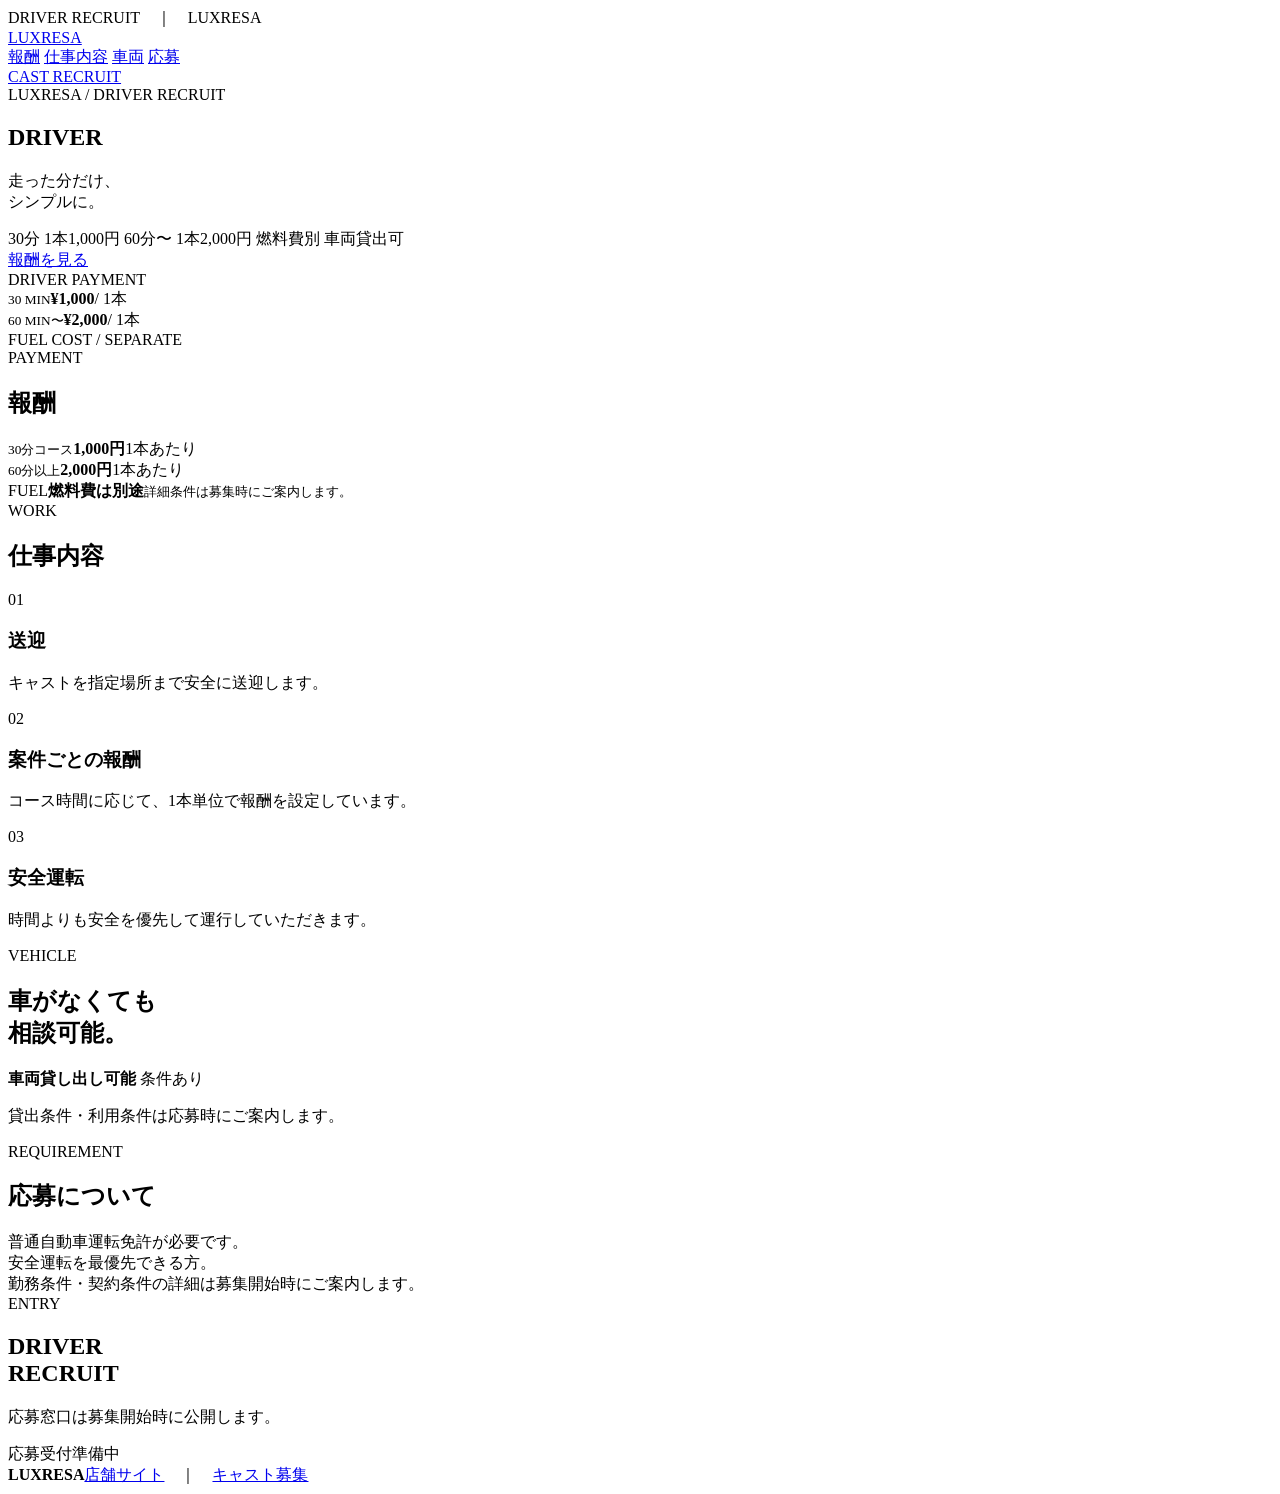
==== driver.html @ 067d5c1e "Add driver recruitment page" ====
<!doctype html>
<html lang="ja">
<head>
  <meta charset="utf-8">
  <meta name="viewport" content="width=device-width,initial-scale=1">
  <meta name="robots" content="noindex,nofollow,noarchive,nosnippet">
  <meta name="theme-color" content="#ffffff">
  <meta name="description" content="LUXRESA ドライバー募集。30分コース1本1,000円、60分以上1本2,000円。燃料費別、車両貸出可能（条件あり）。">
  <title>LUXRESA｜DRIVER RECRUIT</title>
  <link rel="stylesheet" href="driver.css">
</head>
<body>
  <div class="topbar">DRIVER RECRUIT　｜　LUXRESA</div>

  <header class="top">
    <div class="wrap nav">
      <a class="brand" href="index.html">LUXRESA</a>
      <nav>
        <a href="#pay">報酬</a>
        <a href="#work">仕事内容</a>
        <a href="#car">車両</a>
        <a href="#entry">応募</a>
      </nav>
      <a class="back" href="recruit.html">CAST RECRUIT</a>
    </div>
  </header>

  <main>
    <section class="hero">
      <div class="wrap heroGrid">
        <div class="heroCopy">
          <div class="eyebrow">LUXRESA / DRIVER RECRUIT</div>
          <h1>DRIVER</h1>
          <p class="catch">走った分だけ、<br>シンプルに。</p>
          <div class="chips">
            <span>30分 1本1,000円</span>
            <span>60分〜 1本2,000円</span>
            <span>燃料費別</span>
            <span>車両貸出可</span>
          </div>
          <a class="cta" href="#pay">報酬を見る</a>
        </div>

        <div class="heroPanel">
          <div class="panelLabel">DRIVER PAYMENT</div>
          <div class="payLine"><small>30 MIN</small><strong>¥1,000</strong><span>/ 1本</span></div>
          <div class="divider"></div>
          <div class="payLine main"><small>60 MIN〜</small><strong>¥2,000</strong><span>/ 1本</span></div>
          <div class="panelNote">FUEL COST / SEPARATE</div>
        </div>
      </div>
    </section>

    <section id="pay" class="paySection">
      <div class="wrap">
        <div class="sectionHead"><div class="eyebrow">PAYMENT</div><h2>報酬</h2></div>
        <div class="payCards">
          <article><small>30分コース</small><strong>1,000円</strong><span>1本あたり</span></article>
          <article class="featured"><small>60分以上</small><strong>2,000円</strong><span>1本あたり</span></article>
        </div>
        <div class="fuelCard"><span>FUEL</span><b>燃料費は別途</b><small>詳細条件は募集時にご案内します。</small></div>
      </div>
    </section>

    <section id="work" class="workSection">
      <div class="wrap">
        <div class="sectionHead"><div class="eyebrow">WORK</div><h2>仕事内容</h2></div>
        <div class="workGrid">
          <article><span>01</span><h3>送迎</h3><p>キャストを指定場所まで安全に送迎します。</p></article>
          <article><span>02</span><h3>案件ごとの報酬</h3><p>コース時間に応じて、1本単位で報酬を設定しています。</p></article>
          <article><span>03</span><h3>安全運転</h3><p>時間よりも安全を優先して運行していただきます。</p></article>
        </div>
      </div>
    </section>

    <section id="car" class="carSection">
      <div class="wrap carCard">
        <div><div class="eyebrow">VEHICLE</div><h2>車がなくても<br>相談可能。</h2></div>
        <div class="carInfo">
          <b>車両貸し出し可能</b>
          <span>条件あり</span>
          <p>貸出条件・利用条件は応募時にご案内します。</p>
        </div>
      </div>
    </section>

    <section class="requirements">
      <div class="wrap reqGrid">
        <div><div class="eyebrow">REQUIREMENT</div><h2>応募について</h2></div>
        <div class="reqList">
          <div>普通自動車運転免許が必要です。</div>
          <div>安全運転を最優先できる方。</div>
          <div>勤務条件・契約条件の詳細は募集開始時にご案内します。</div>
        </div>
      </div>
    </section>

    <section id="entry" class="entrySection">
      <div class="wrap entryCard">
        <div class="eyebrow">ENTRY</div>
        <h2>DRIVER<br>RECRUIT</h2>
        <p>応募窓口は募集開始時に公開します。</p>
        <span>応募受付準備中</span>
      </div>
    </section>
  </main>

  <footer><div class="wrap"><b>LUXRESA</b><span><a href="index.html">店舗サイト</a>　｜　<a href="recruit.html">キャスト募集</a></span></div></footer>
</body>
</html>
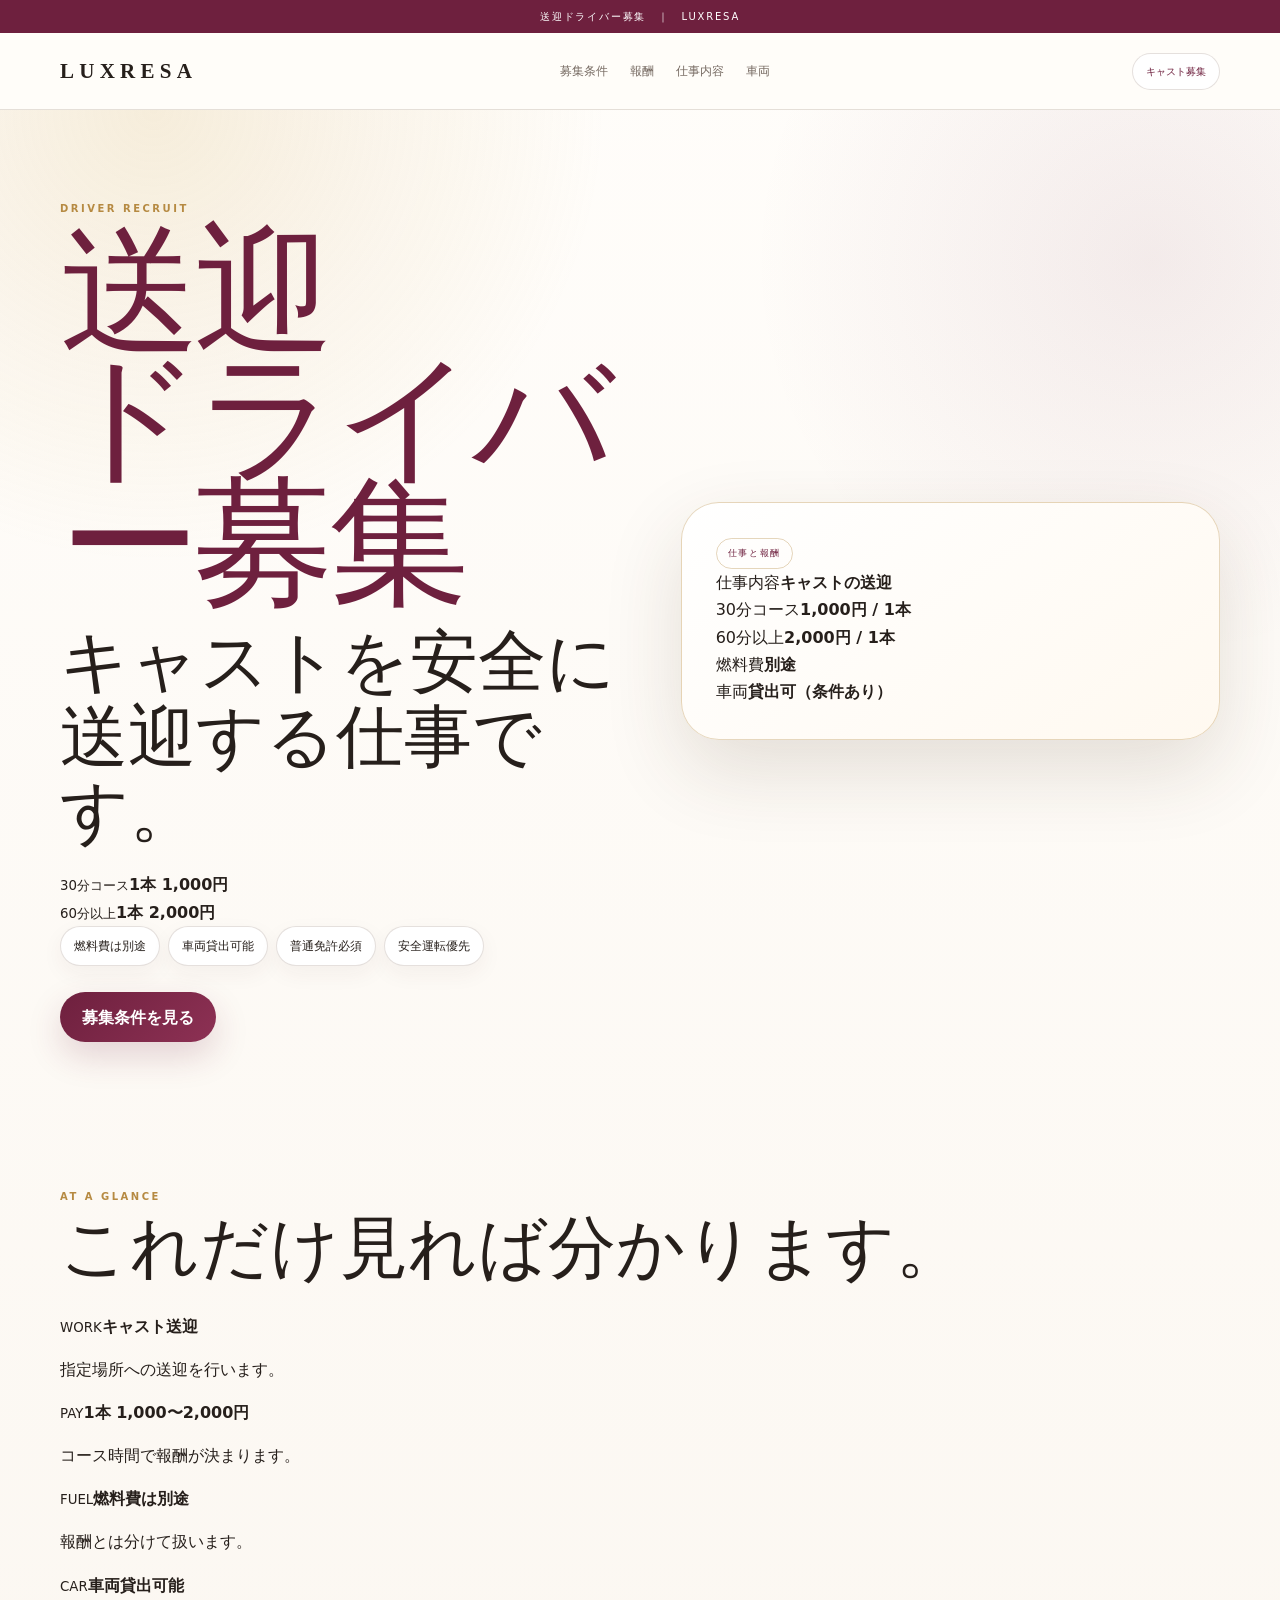
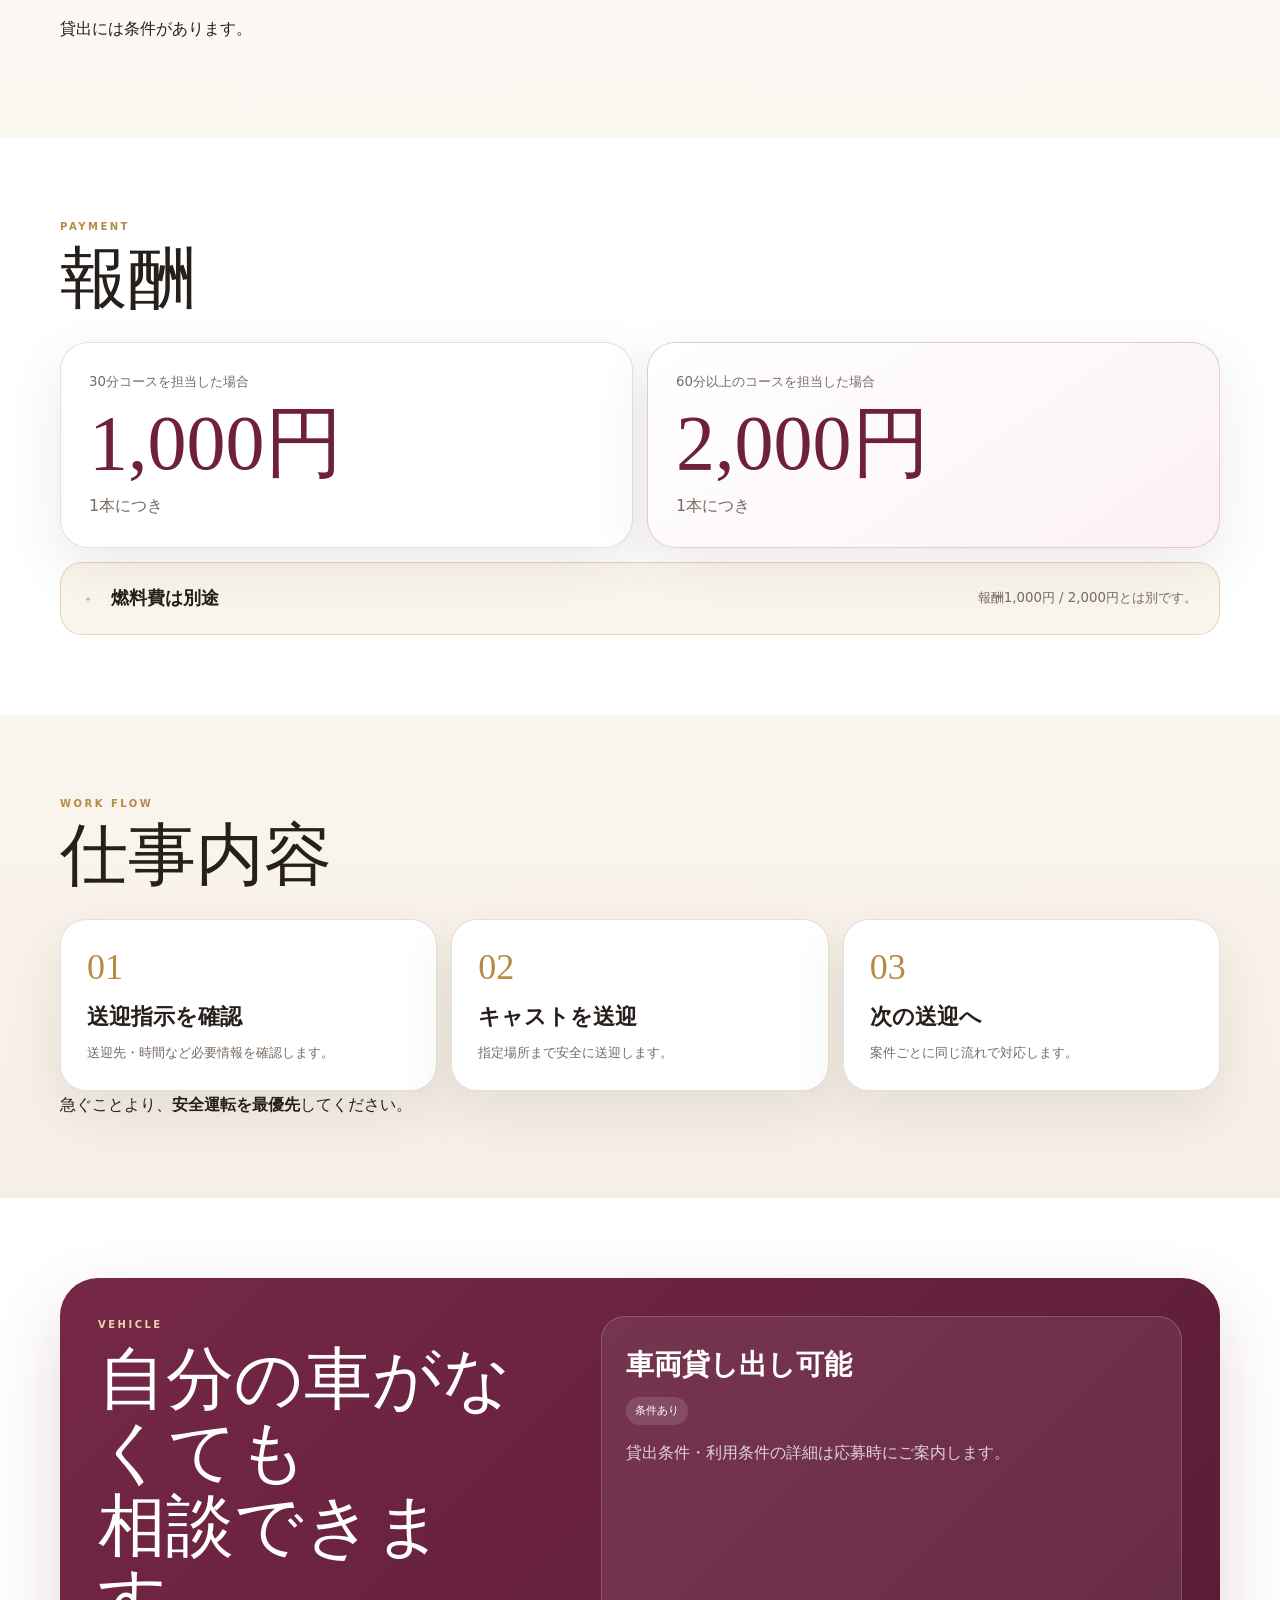
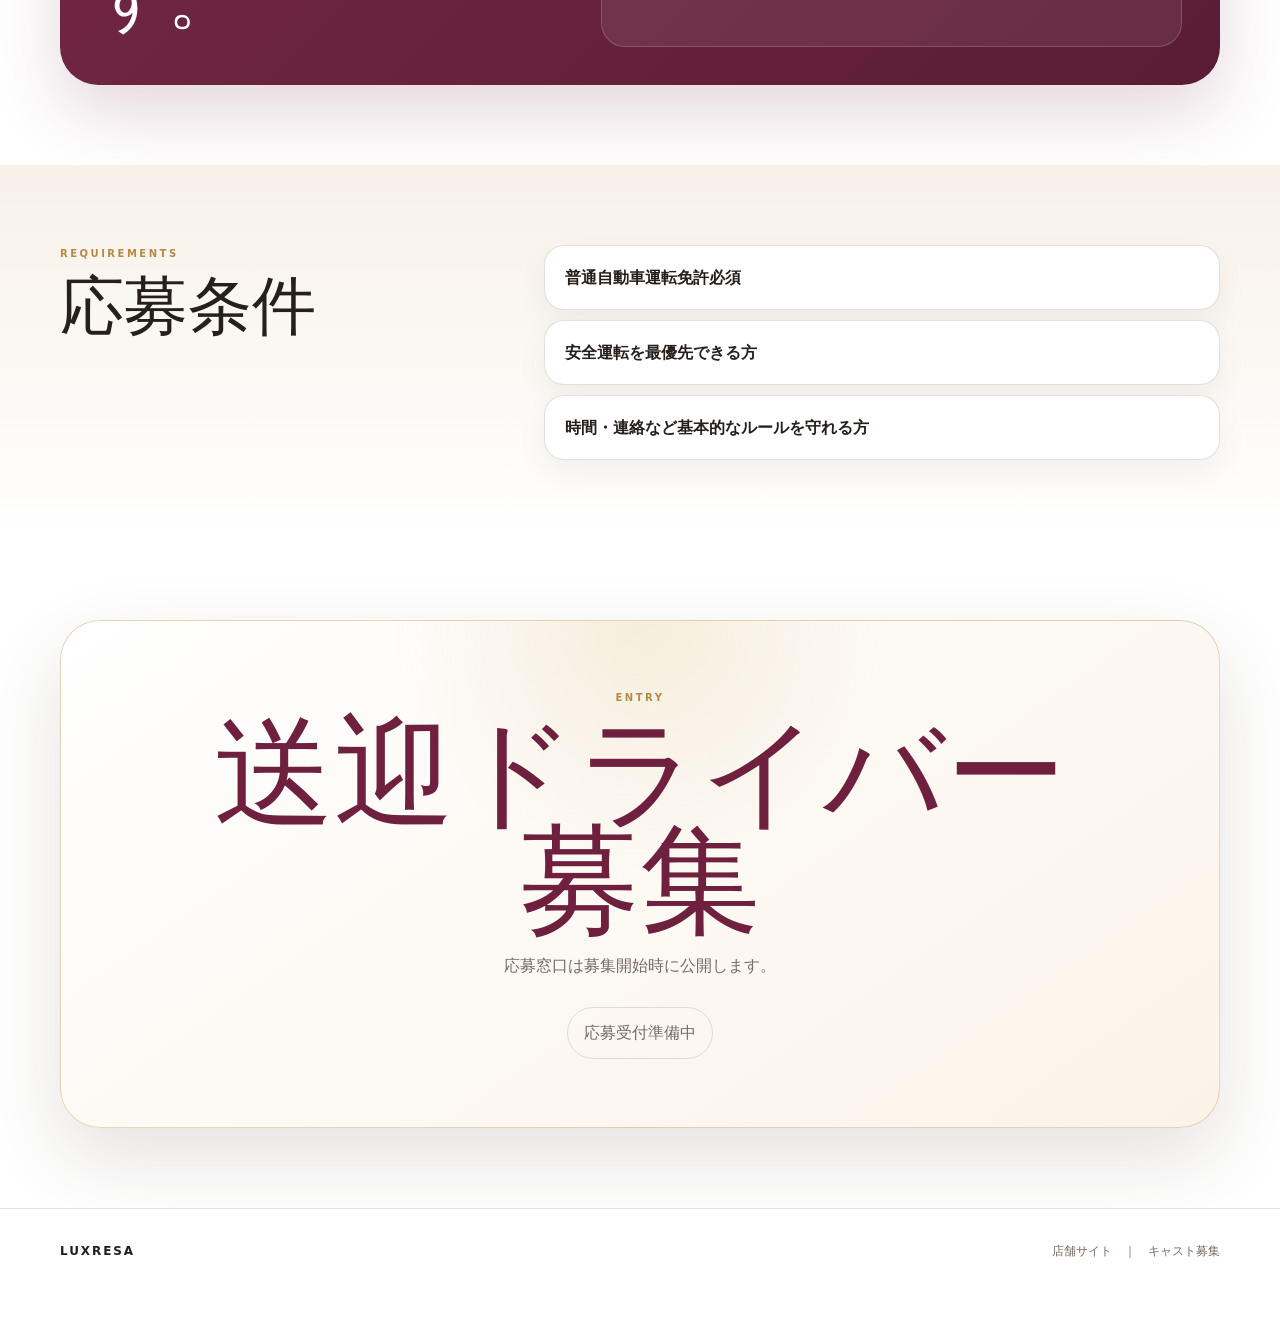
==== commit d374ce27: "Simplify and clarify driver recruit page" ====
--- a/driver.html
+++ b/driver.html
@@ -4,24 +4,24 @@
   <meta charset="utf-8">
   <meta name="viewport" content="width=device-width,initial-scale=1">
   <meta name="robots" content="noindex,nofollow,noarchive,nosnippet">
-  <meta name="theme-color" content="#ffffff">
-  <meta name="description" content="LUXRESA ドライバー募集。30分コース1本1,000円、60分以上1本2,000円。燃料費別、車両貸出可能（条件あり）。">
-  <title>LUXRESA｜DRIVER RECRUIT</title>
+  <meta name="theme-color" content="#fffdf9">
+  <meta name="description" content="LUXRESA 送迎ドライバー募集。30分コース1本1,000円、60分以上1本2,000円。燃料費別途、車両貸出可能（条件あり）。">
+  <title>LUXRESA｜送迎ドライバー募集</title>
   <link rel="stylesheet" href="driver.css">
 </head>
 <body>
-  <div class="topbar">DRIVER RECRUIT　｜　LUXRESA</div>
+  <div class="topbar">送迎ドライバー募集　｜　LUXRESA</div>
 
   <header class="top">
     <div class="wrap nav">
       <a class="brand" href="index.html">LUXRESA</a>
       <nav>
+        <a href="#summary">募集条件</a>
         <a href="#pay">報酬</a>
         <a href="#work">仕事内容</a>
         <a href="#car">車両</a>
-        <a href="#entry">応募</a>
       </nav>
-      <a class="back" href="recruit.html">CAST RECRUIT</a>
+      <a class="back" href="recruit.html">キャスト募集</a>
     </div>
   </header>
 
@@ -29,24 +29,41 @@
     <section class="hero">
       <div class="wrap heroGrid">
         <div class="heroCopy">
-          <div class="eyebrow">LUXRESA / DRIVER RECRUIT</div>
-          <h1>DRIVER</h1>
-          <p class="catch">走った分だけ、<br>シンプルに。</p>
+          <div class="eyebrow">DRIVER RECRUIT</div>
+          <h1>送迎<br>ドライバー募集</h1>
+          <p class="catch">キャストを安全に送迎する仕事です。</p>
+          <div class="heroPay">
+            <div><small>30分コース</small><strong>1本 1,000円</strong></div>
+            <div class="main"><small>60分以上</small><strong>1本 2,000円</strong></div>
+          </div>
           <div class="chips">
-            <span>30分 1本1,000円</span>
-            <span>60分〜 1本2,000円</span>
-            <span>燃料費別</span>
-            <span>車両貸出可</span>
+            <span>燃料費は別途</span>
+            <span>車両貸出可能</span>
+            <span>普通免許必須</span>
+            <span>安全運転優先</span>
           </div>
-          <a class="cta" href="#pay">報酬を見る</a>
+          <a class="cta" href="#summary">募集条件を見る</a>
         </div>
 
         <div class="heroPanel">
-          <div class="panelLabel">DRIVER PAYMENT</div>
-          <div class="payLine"><small>30 MIN</small><strong>¥1,000</strong><span>/ 1本</span></div>
-          <div class="divider"></div>
-          <div class="payLine main"><small>60 MIN〜</small><strong>¥2,000</strong><span>/ 1本</span></div>
-          <div class="panelNote">FUEL COST / SEPARATE</div>
+          <div class="panelLabel">仕事と報酬</div>
+          <div class="simpleRow"><span>仕事内容</span><b>キャストの送迎</b></div>
+          <div class="simpleRow"><span>30分コース</span><b>1,000円 / 1本</b></div>
+          <div class="simpleRow featured"><span>60分以上</span><b>2,000円 / 1本</b></div>
+          <div class="simpleRow"><span>燃料費</span><b>別途</b></div>
+          <div class="simpleRow"><span>車両</span><b>貸出可（条件あり）</b></div>
+        </div>
+      </div>
+    </section>
+
+    <section id="summary" class="summarySection">
+      <div class="wrap">
+        <div class="sectionHead"><div class="eyebrow">AT A GLANCE</div><h2>これだけ見れば分かります。</h2></div>
+        <div class="summaryGrid">
+          <article><small>WORK</small><b>キャスト送迎</b><p>指定場所への送迎を行います。</p></article>
+          <article><small>PAY</small><b>1本 1,000〜2,000円</b><p>コース時間で報酬が決まります。</p></article>
+          <article><small>FUEL</small><b>燃料費は別途</b><p>報酬とは分けて扱います。</p></article>
+          <article><small>CAR</small><b>車両貸出可能</b><p>貸出には条件があります。</p></article>
         </div>
       </div>
     </section>
@@ -55,42 +72,51 @@
       <div class="wrap">
         <div class="sectionHead"><div class="eyebrow">PAYMENT</div><h2>報酬</h2></div>
         <div class="payCards">
-          <article><small>30分コース</small><strong>1,000円</strong><span>1本あたり</span></article>
-          <article class="featured"><small>60分以上</small><strong>2,000円</strong><span>1本あたり</span></article>
+          <article>
+            <small>30分コースを担当した場合</small>
+            <strong>1,000円</strong>
+            <span>1本につき</span>
+          </article>
+          <article class="featured">
+            <small>60分以上のコースを担当した場合</small>
+            <strong>2,000円</strong>
+            <span>1本につき</span>
+          </article>
         </div>
-        <div class="fuelCard"><span>FUEL</span><b>燃料費は別途</b><small>詳細条件は募集時にご案内します。</small></div>
+        <div class="fuelCard"><span>＋</span><b>燃料費は別途</b><small>報酬1,000円 / 2,000円とは別です。</small></div>
       </div>
     </section>
 
     <section id="work" class="workSection">
       <div class="wrap">
-        <div class="sectionHead"><div class="eyebrow">WORK</div><h2>仕事内容</h2></div>
+        <div class="sectionHead"><div class="eyebrow">WORK FLOW</div><h2>仕事内容</h2></div>
         <div class="workGrid">
-          <article><span>01</span><h3>送迎</h3><p>キャストを指定場所まで安全に送迎します。</p></article>
-          <article><span>02</span><h3>案件ごとの報酬</h3><p>コース時間に応じて、1本単位で報酬を設定しています。</p></article>
-          <article><span>03</span><h3>安全運転</h3><p>時間よりも安全を優先して運行していただきます。</p></article>
+          <article><span>01</span><h3>送迎指示を確認</h3><p>送迎先・時間など必要情報を確認します。</p></article>
+          <article><span>02</span><h3>キャストを送迎</h3><p>指定場所まで安全に送迎します。</p></article>
+          <article><span>03</span><h3>次の送迎へ</h3><p>案件ごとに同じ流れで対応します。</p></article>
         </div>
+        <div class="important">急ぐことより、<b>安全運転を最優先</b>してください。</div>
       </div>
     </section>
 
     <section id="car" class="carSection">
       <div class="wrap carCard">
-        <div><div class="eyebrow">VEHICLE</div><h2>車がなくても<br>相談可能。</h2></div>
+        <div><div class="eyebrow">VEHICLE</div><h2>自分の車がなくても<br>相談できます。</h2></div>
         <div class="carInfo">
           <b>車両貸し出し可能</b>
           <span>条件あり</span>
-          <p>貸出条件・利用条件は応募時にご案内します。</p>
+          <p>貸出条件・利用条件の詳細は応募時にご案内します。</p>
         </div>
       </div>
     </section>
 
     <section class="requirements">
       <div class="wrap reqGrid">
-        <div><div class="eyebrow">REQUIREMENT</div><h2>応募について</h2></div>
+        <div><div class="eyebrow">REQUIREMENTS</div><h2>応募条件</h2></div>
         <div class="reqList">
-          <div>普通自動車運転免許が必要です。</div>
-          <div>安全運転を最優先できる方。</div>
-          <div>勤務条件・契約条件の詳細は募集開始時にご案内します。</div>
+          <div><b>普通自動車運転免許</b><span>必須</span></div>
+          <div><b>安全運転を最優先できる方</b></div>
+          <div><b>時間・連絡など基本的なルールを守れる方</b></div>
         </div>
       </div>
     </section>
@@ -98,7 +124,7 @@
     <section id="entry" class="entrySection">
       <div class="wrap entryCard">
         <div class="eyebrow">ENTRY</div>
-        <h2>DRIVER<br>RECRUIT</h2>
+        <h2>送迎ドライバー<br>募集</h2>
         <p>応募窓口は募集開始時に公開します。</p>
         <span>応募受付準備中</span>
       </div>
@@ -107,4 +133,4 @@
 
   <footer><div class="wrap"><b>LUXRESA</b><span><a href="index.html">店舗サイト</a>　｜　<a href="recruit.html">キャスト募集</a></span></div></footer>
 </body>
-</html>
+</html>
--- a/driver.css
+++ b/driver.css
@@ -0,0 +1 @@
+:root{--paper:#fffdf9;--ivory:#f7f1e8;--text:#261f1b;--muted:#776b63;--wine:#6e203e;--wine2:#8d3154;--gold:#b68a42;--gold2:#d7b66f;--line:rgba(92,66,45,.16);--shadow:0 20px 55px rgba(73,49,31,.10)}*{box-sizing:border-box}html{scroll-behavior:smooth}body{margin:0;background:linear-gradient(180deg,#fffdfa,#faf5ee 55%,#f5eee5);color:var(--text);font-family:"Yu Gothic",system-ui,-apple-system,sans-serif;line-height:1.7}a{color:inherit;text-decoration:none}.wrap{width:min(1160px,calc(100% - 34px));margin:auto}.eyebrow{font-size:10px;letter-spacing:.25em;color:var(--gold);font-weight:900}.topbar{text-align:center;padding:8px 10px;background:var(--wine);color:#fff;font-size:10px;letter-spacing:.18em}.top{position:sticky;top:0;z-index:20;background:rgba(255,253,249,.92);backdrop-filter:blur(16px);border-bottom:1px solid var(--line)}.nav{min-height:76px;display:flex;align-items:center;justify-content:space-between;gap:18px}.brand{font:600 21px Georgia,serif;letter-spacing:.25em}.nav nav{display:flex;gap:22px;font-size:12px;color:var(--muted)}.nav nav a:hover{color:var(--wine)}.back{padding:9px 13px;border:1px solid var(--line);border-radius:999px;font-size:10px;color:var(--wine);background:#fff}.hero{padding:90px 0 66px;background:radial-gradient(circle at 12% 0,rgba(215,182,111,.22),transparent 30%),radial-gradient(circle at 90% 15%,rgba(110,32,62,.08),transparent 28%)}.heroGrid{display:grid;grid-template-columns:1.03fr .97fr;gap:48px;align-items:center}.heroCopy h1{font:500 clamp(74px,12vw,140px)/.9 Georgia,serif;letter-spacing:-.04em;color:var(--wine);margin:12px 0}.catch{font:500 clamp(38px,5.6vw,68px)/1.1 "Yu Mincho",Georgia,serif;margin:18px 0 22px}.chips{display:flex;gap:8px;flex-wrap:wrap}.chips span{padding:9px 13px;border:1px solid var(--line);border-radius:999px;background:#fff;font-size:12px;box-shadow:0 8px 22px rgba(73,49,31,.05)}.cta{display:inline-flex;margin-top:26px;min-height:50px;align-items:center;justify-content:center;padding:0 22px;border-radius:999px;background:linear-gradient(135deg,var(--wine),var(--wine2));color:#fff;font-weight:900;box-shadow:0 14px 34px rgba(110,32,62,.18)}.heroPanel{padding:34px;border-radius:38px;border:1px solid rgba(182,138,66,.34);background:linear-gradient(145deg,#fff,#fff9f0);box-shadow:0 30px 80px rgba(73,49,31,.14)}.panelLabel{display:inline-flex;padding:7px 11px;border:1px solid rgba(182,138,66,.35);border-radius:999px;font-size:9px;letter-spacing:.18em;color:var(--wine)}.payLine{padding:34px 0}.payLine small{display:block;color:var(--muted);letter-spacing:.16em}.payLine strong{display:inline-block;font:500 clamp(62px,8vw,98px)/1 Georgia,serif;color:#231c18;margin-top:8px}.payLine span{margin-left:8px;color:var(--muted)}.payLine.main strong{color:var(--wine)}.divider{height:1px;background:var(--line)}.panelNote{padding-top:10px;font-size:11px;letter-spacing:.15em;color:var(--gold)}section{padding:80px 0}.sectionHead h2{font:500 clamp(42px,6vw,68px)/1.05 Georgia,"Yu Mincho",serif;margin:8px 0 28px}.paySection{background:#fff}.payCards{display:grid;grid-template-columns:1fr 1fr;gap:14px}.payCards article{padding:28px;border-radius:28px;border:1px solid var(--line);background:#fff;box-shadow:var(--shadow)}.payCards article.featured{background:linear-gradient(145deg,#fff,#fbf1f4);border-color:rgba(110,32,62,.20)}.payCards small,.payCards span{display:block;color:var(--muted)}.payCards strong{display:block;font:500 clamp(48px,7vw,78px)/1 Georgia,serif;margin:10px 0;color:var(--wine)}.fuelCard{margin-top:14px;padding:20px 22px;border-radius:22px;border:1px solid rgba(182,138,66,.30);background:#fbf6ed;display:grid;grid-template-columns:auto 1fr auto;gap:16px;align-items:center}.fuelCard span{font-size:10px;letter-spacing:.18em;color:var(--gold)}.fuelCard b{font-size:18px}.fuelCard small{color:var(--muted)}.workSection{background:linear-gradient(180deg,#faf5ee,#f6efe6)}.workGrid{display:grid;grid-template-columns:repeat(3,1fr);gap:14px}.workGrid article{padding:26px;border-radius:26px;border:1px solid var(--line);background:#fff;box-shadow:var(--shadow)}.workGrid span{font:500 36px Georgia,serif;color:var(--gold)}.workGrid h3{font-size:22px;margin:10px 0 6px}.workGrid p{margin:0;color:var(--muted);font-size:13px}.carSection{background:#fff}.carCard{display:grid;grid-template-columns:.9fr 1.1fr;gap:28px;padding:38px;border-radius:38px;background:linear-gradient(135deg,#752846,#5a1c35);color:#fff;box-shadow:0 28px 70px rgba(110,32,62,.18)}.carCard .eyebrow{color:#ead6a5}.carCard h2{font:500 clamp(42px,6vw,68px)/1.08 Georgia,"Yu Mincho",serif;margin:10px 0}.carInfo{padding:24px;border:1px solid rgba(255,255,255,.18);border-radius:24px;background:rgba(255,255,255,.08)}.carInfo b{display:block;font-size:28px}.carInfo span{display:inline-flex;margin-top:8px;padding:5px 9px;border-radius:999px;background:rgba(255,255,255,.12);font-size:11px}.carInfo p{margin:14px 0 0;color:rgba(255,255,255,.78)}.requirements{background:linear-gradient(180deg,#f7f1e8,#fff)}.reqGrid{display:grid;grid-template-columns:.8fr 1.2fr;gap:34px}.reqGrid h2{font:500 clamp(42px,6vw,64px)/1.08 Georgia,"Yu Mincho",serif;margin:10px 0}.reqList{display:grid;gap:10px}.reqList div{padding:18px 20px;border:1px solid var(--line);border-radius:20px;background:#fff;box-shadow:0 14px 30px rgba(73,49,31,.06);font-weight:800}.entrySection{background:#fff}.entryCard{text-align:center;padding:68px 24px;border-radius:40px;border:1px solid rgba(182,138,66,.34);background:radial-gradient(circle at 50% 0,rgba(215,182,111,.20),transparent 32%),linear-gradient(145deg,#fff,#faf3e8);box-shadow:0 30px 80px rgba(73,49,31,.14)}.entryCard h2{font:500 clamp(62px,10vw,120px)/.9 Georgia,serif;color:var(--wine);margin:14px 0}.entryCard p{color:var(--muted)}.entryCard span{display:inline-flex;margin-top:12px;padding:11px 16px;border:1px solid var(--line);border-radius:999px;color:var(--muted)}footer{padding:32px 0 60px;border-top:1px solid var(--line);background:#fff;color:var(--muted);font-size:12px}footer .wrap{display:flex;justify-content:space-between;gap:16px}footer b{color:#241d18;letter-spacing:.16em}@media(max-width:950px){.heroGrid,.carCard,.reqGrid{grid-template-columns:1fr}.workGrid{grid-template-columns:1fr}.payCards{grid-template-columns:1fr}}@media(max-width:760px){.nav nav{display:none}.hero{padding-top:60px}.heroCopy h1{font-size:70px}.fuelCard{grid-template-columns:1fr}.footer .wrap,footer .wrap{display:block}}
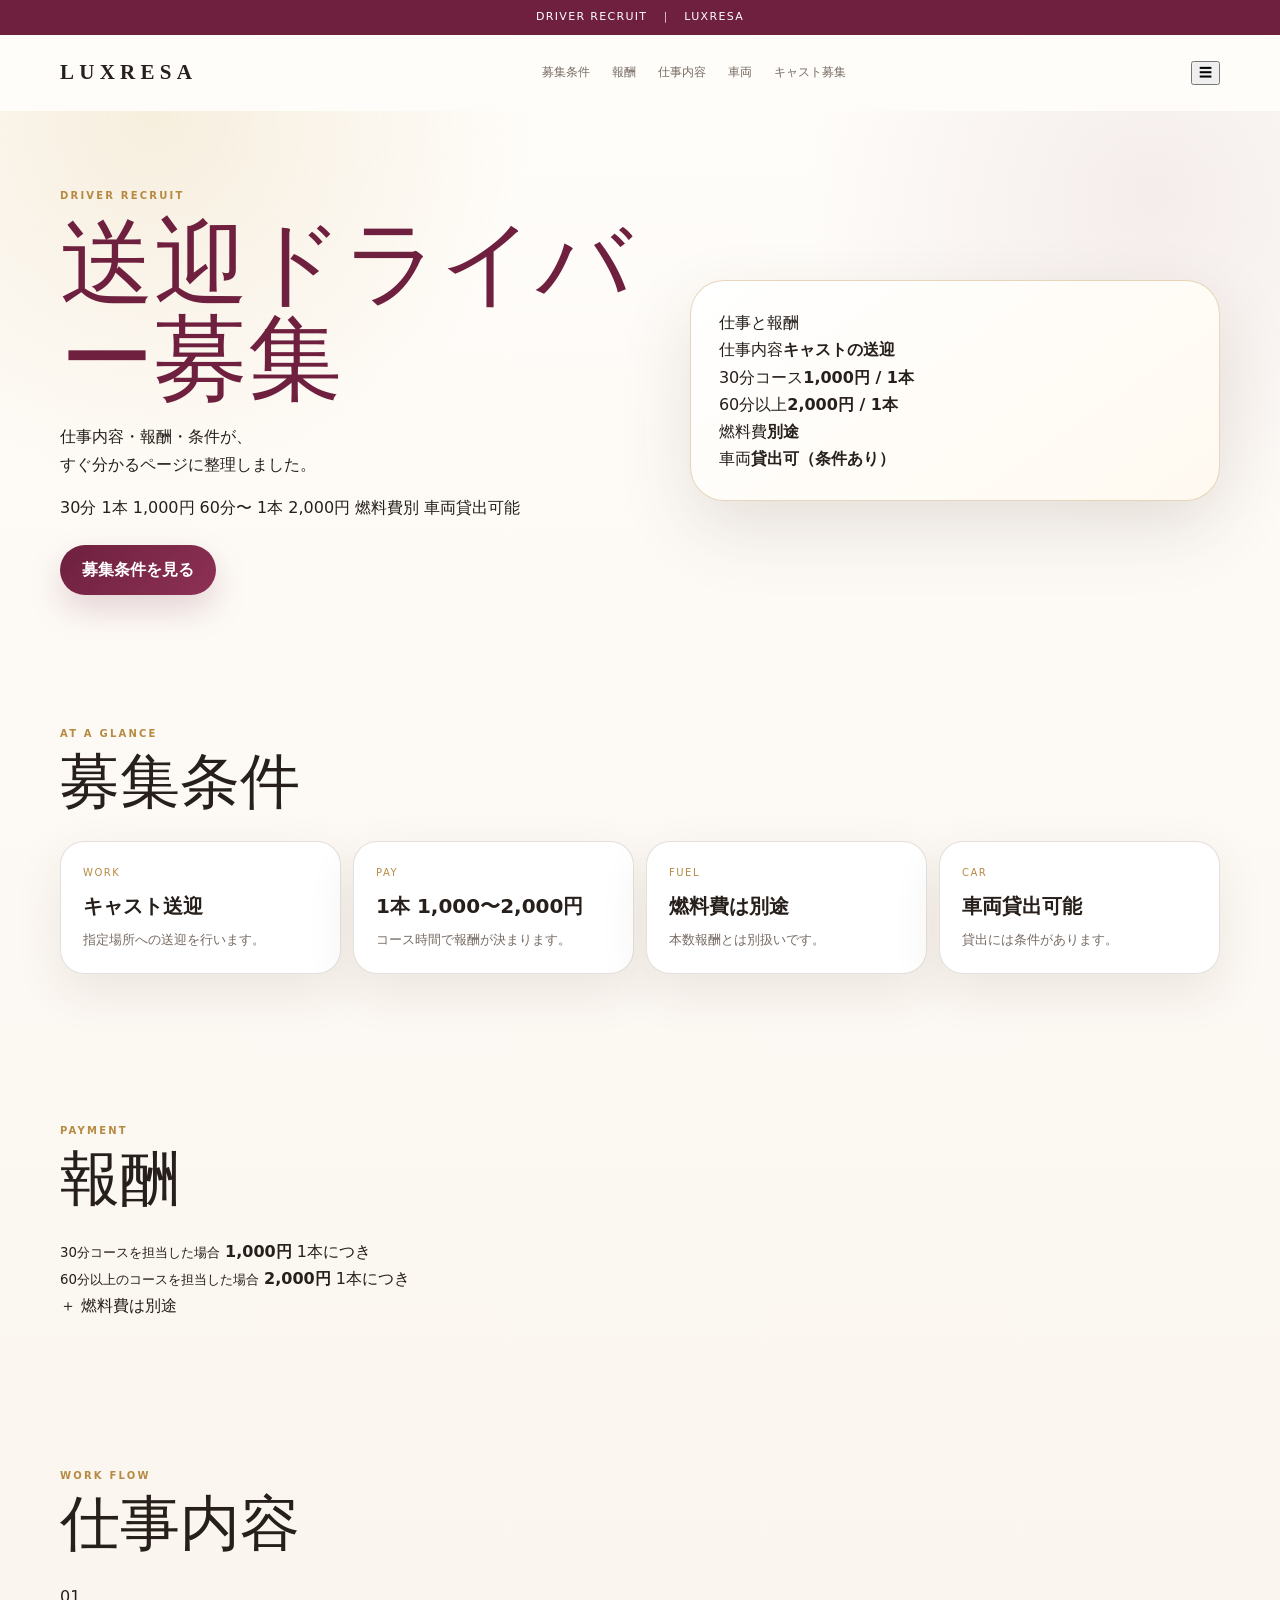
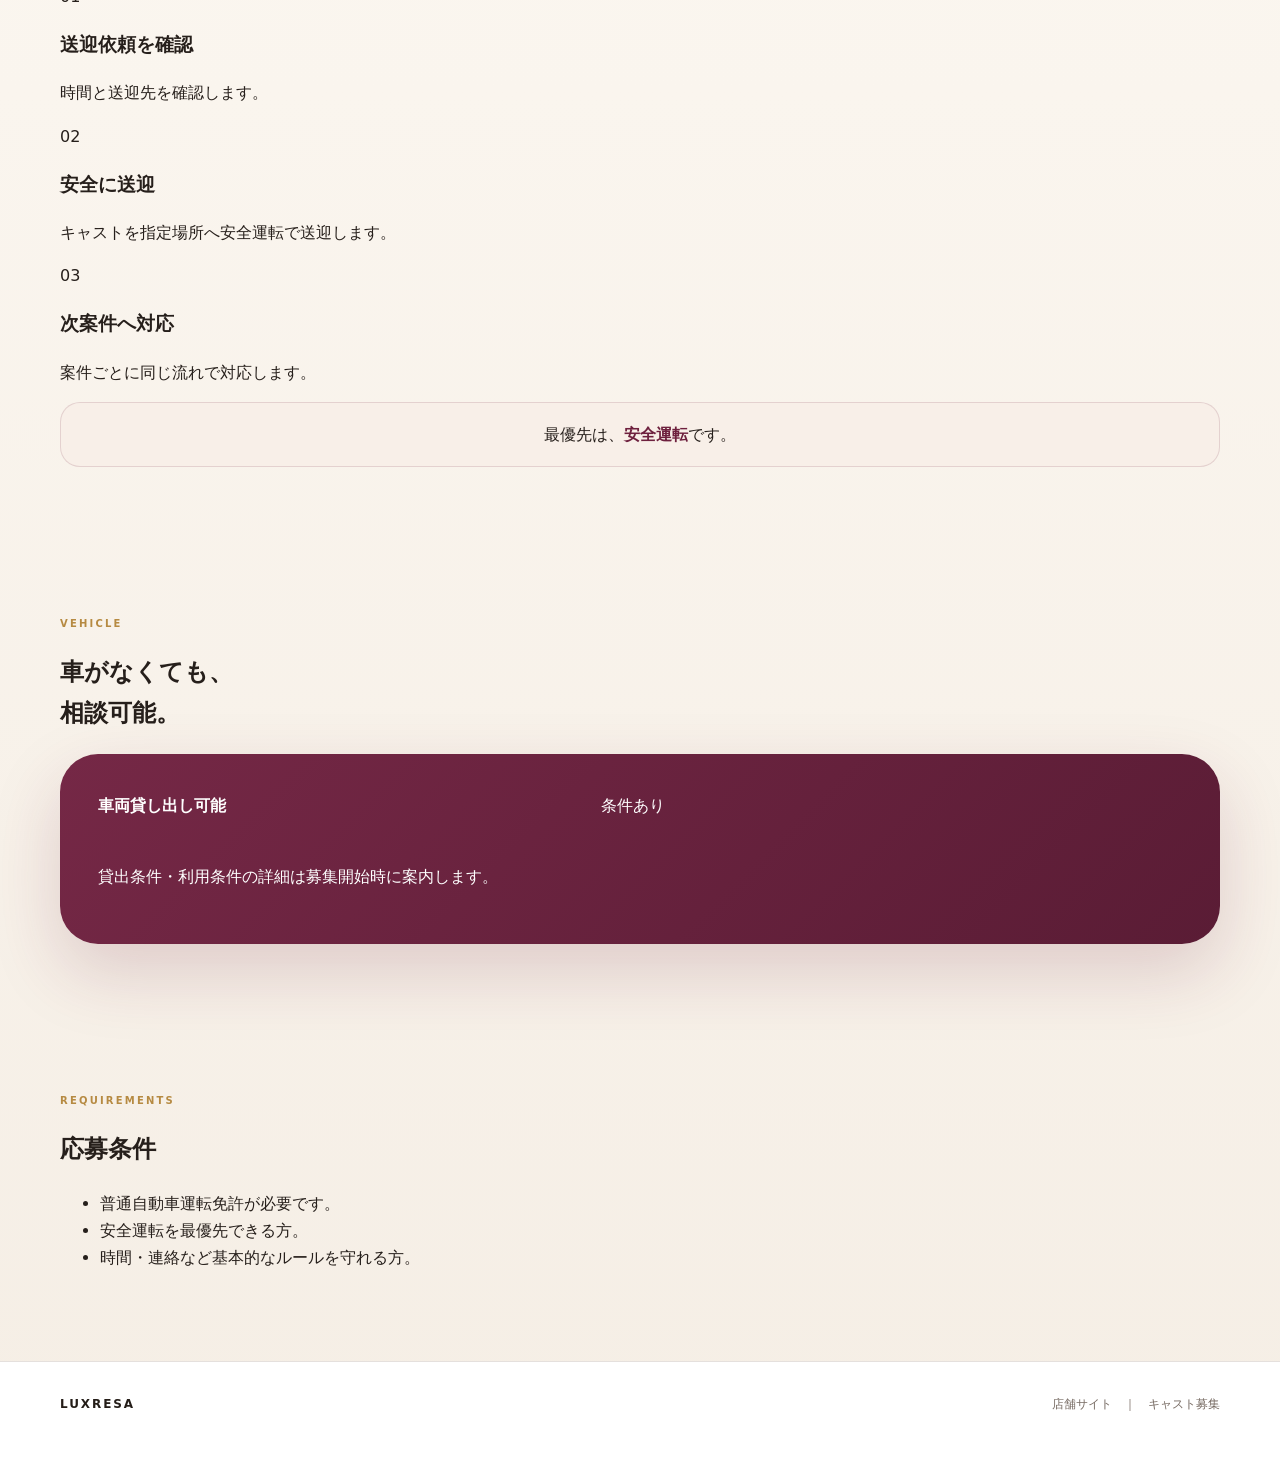
==== commit afcb7587: "Redesign driver recruitment page for clarity and premium look" ====
--- a/driver.html
+++ b/driver.html
@@ -4,133 +4,154 @@
   <meta charset="utf-8">
   <meta name="viewport" content="width=device-width,initial-scale=1">
   <meta name="robots" content="noindex,nofollow,noarchive,nosnippet">
-  <meta name="theme-color" content="#fffdf9">
-  <meta name="description" content="LUXRESA 送迎ドライバー募集。30分コース1本1,000円、60分以上1本2,000円。燃料費別途、車両貸出可能（条件あり）。">
+  <meta name="theme-color" content="#fffaf4">
+  <meta name="description" content="LUXRESA 送迎ドライバー募集。1本1,000円〜2,000円、燃料費別、車両貸出可能。分かりやすく整理した募集ページです。">
   <title>LUXRESA｜送迎ドライバー募集</title>
   <link rel="stylesheet" href="driver.css">
 </head>
 <body>
-  <div class="topbar">送迎ドライバー募集　｜　LUXRESA</div>
+  <div class="topbar">DRIVER RECRUIT　｜　LUXRESA</div>
 
-  <header class="top">
+  <header class="sitehead">
     <div class="wrap nav">
       <a class="brand" href="index.html">LUXRESA</a>
-      <nav>
+      <nav class="navlinks" id="navlinks">
         <a href="#summary">募集条件</a>
         <a href="#pay">報酬</a>
-        <a href="#work">仕事内容</a>
+        <a href="#flow">仕事内容</a>
         <a href="#car">車両</a>
+        <a href="recruit.html">キャスト募集</a>
       </nav>
-      <a class="back" href="recruit.html">キャスト募集</a>
+      <button class="hamburger" id="hamburger" type="button" aria-label="メニューを開く">☰</button>
     </div>
   </header>
 
   <main>
     <section class="hero">
+      <div class="spark s1"></div>
+      <div class="spark s2"></div>
       <div class="wrap heroGrid">
-        <div class="heroCopy">
+        <div class="heroCopy reveal">
           <div class="eyebrow">DRIVER RECRUIT</div>
-          <h1>送迎<br>ドライバー募集</h1>
-          <p class="catch">キャストを安全に送迎する仕事です。</p>
-          <div class="heroPay">
-            <div><small>30分コース</small><strong>1本 1,000円</strong></div>
-            <div class="main"><small>60分以上</small><strong>1本 2,000円</strong></div>
-          </div>
-          <div class="chips">
-            <span>燃料費は別途</span>
+          <h1>送迎ドライバー募集</h1>
+          <p class="lead">仕事内容・報酬・条件が、<br>すぐ分かるページに整理しました。</p>
+          <div class="chipRow">
+            <span>30分 1本 1,000円</span>
+            <span>60分〜 1本 2,000円</span>
+            <span>燃料費別</span>
             <span>車両貸出可能</span>
-            <span>普通免許必須</span>
-            <span>安全運転優先</span>
           </div>
           <a class="cta" href="#summary">募集条件を見る</a>
         </div>
-
-        <div class="heroPanel">
-          <div class="panelLabel">仕事と報酬</div>
-          <div class="simpleRow"><span>仕事内容</span><b>キャストの送迎</b></div>
-          <div class="simpleRow"><span>30分コース</span><b>1,000円 / 1本</b></div>
-          <div class="simpleRow featured"><span>60分以上</span><b>2,000円 / 1本</b></div>
-          <div class="simpleRow"><span>燃料費</span><b>別途</b></div>
-          <div class="simpleRow"><span>車両</span><b>貸出可（条件あり）</b></div>
+        <div class="heroPanel reveal">
+          <div class="heroPanelHead">仕事と報酬</div>
+          <div class="heroLine"><span>仕事内容</span><b>キャストの送迎</b></div>
+          <div class="heroLine"><span>30分コース</span><b>1,000円 / 1本</b></div>
+          <div class="heroLine main"><span>60分以上</span><b>2,000円 / 1本</b></div>
+          <div class="heroLine"><span>燃料費</span><b>別途</b></div>
+          <div class="heroLine"><span>車両</span><b>貸出可（条件あり）</b></div>
         </div>
       </div>
     </section>
 
-    <section id="summary" class="summarySection">
+    <section class="section" id="summary">
       <div class="wrap">
-        <div class="sectionHead"><div class="eyebrow">AT A GLANCE</div><h2>これだけ見れば分かります。</h2></div>
+        <div class="sectionHead reveal">
+          <div>
+            <div class="eyebrow">AT A GLANCE</div>
+            <h2>募集条件</h2>
+          </div>
+        </div>
         <div class="summaryGrid">
-          <article><small>WORK</small><b>キャスト送迎</b><p>指定場所への送迎を行います。</p></article>
-          <article><small>PAY</small><b>1本 1,000〜2,000円</b><p>コース時間で報酬が決まります。</p></article>
-          <article><small>FUEL</small><b>燃料費は別途</b><p>報酬とは分けて扱います。</p></article>
-          <article><small>CAR</small><b>車両貸出可能</b><p>貸出には条件があります。</p></article>
+          <article class="summaryCard reveal"><small>WORK</small><b>キャスト送迎</b><p>指定場所への送迎を行います。</p></article>
+          <article class="summaryCard reveal"><small>PAY</small><b>1本 1,000〜2,000円</b><p>コース時間で報酬が決まります。</p></article>
+          <article class="summaryCard reveal"><small>FUEL</small><b>燃料費は別途</b><p>本数報酬とは別扱いです。</p></article>
+          <article class="summaryCard reveal"><small>CAR</small><b>車両貸出可能</b><p>貸出には条件があります。</p></article>
         </div>
       </div>
     </section>
 
-    <section id="pay" class="paySection">
+    <section class="section alt" id="pay">
       <div class="wrap">
-        <div class="sectionHead"><div class="eyebrow">PAYMENT</div><h2>報酬</h2></div>
-        <div class="payCards">
-          <article>
+        <div class="sectionHead reveal">
+          <div>
+            <div class="eyebrow">PAYMENT</div>
+            <h2>報酬</h2>
+          </div>
+        </div>
+        <div class="payGrid">
+          <article class="payCard reveal">
             <small>30分コースを担当した場合</small>
             <strong>1,000円</strong>
             <span>1本につき</span>
           </article>
-          <article class="featured">
+          <article class="payCard featured reveal">
             <small>60分以上のコースを担当した場合</small>
             <strong>2,000円</strong>
             <span>1本につき</span>
           </article>
         </div>
-        <div class="fuelCard"><span>＋</span><b>燃料費は別途</b><small>報酬1,000円 / 2,000円とは別です。</small></div>
+        <div class="fuelBanner reveal">＋ 燃料費は別途</div>
       </div>
     </section>
 
-    <section id="work" class="workSection">
+    <section class="section" id="flow">
       <div class="wrap">
-        <div class="sectionHead"><div class="eyebrow">WORK FLOW</div><h2>仕事内容</h2></div>
-        <div class="workGrid">
-          <article><span>01</span><h3>送迎指示を確認</h3><p>送迎先・時間など必要情報を確認します。</p></article>
-          <article><span>02</span><h3>キャストを送迎</h3><p>指定場所まで安全に送迎します。</p></article>
-          <article><span>03</span><h3>次の送迎へ</h3><p>案件ごとに同じ流れで対応します。</p></article>
+        <div class="sectionHead reveal">
+          <div>
+            <div class="eyebrow">WORK FLOW</div>
+            <h2>仕事内容</h2>
+          </div>
         </div>
-        <div class="important">急ぐことより、<b>安全運転を最優先</b>してください。</div>
+        <div class="flowGrid">
+          <article class="flowCard reveal"><span>01</span><h3>送迎依頼を確認</h3><p>時間と送迎先を確認します。</p></article>
+          <article class="flowCard reveal"><span>02</span><h3>安全に送迎</h3><p>キャストを指定場所へ安全運転で送迎します。</p></article>
+          <article class="flowCard reveal"><span>03</span><h3>次案件へ対応</h3><p>案件ごとに同じ流れで対応します。</p></article>
+        </div>
+        <div class="important reveal">最優先は、<b>安全運転</b>です。</div>
       </div>
     </section>
 
-    <section id="car" class="carSection">
-      <div class="wrap carCard">
-        <div><div class="eyebrow">VEHICLE</div><h2>自分の車がなくても<br>相談できます。</h2></div>
-        <div class="carInfo">
+    <section class="section alt" id="car">
+      <div class="wrap carWrap reveal">
+        <div>
+          <div class="eyebrow">VEHICLE</div>
+          <h2>車がなくても、<br>相談可能。</h2>
+        </div>
+        <div class="carCard">
           <b>車両貸し出し可能</b>
           <span>条件あり</span>
-          <p>貸出条件・利用条件の詳細は応募時にご案内します。</p>
+          <p>貸出条件・利用条件の詳細は募集開始時に案内します。</p>
         </div>
       </div>
     </section>
 
-    <section class="requirements">
-      <div class="wrap reqGrid">
-        <div><div class="eyebrow">REQUIREMENTS</div><h2>応募条件</h2></div>
-        <div class="reqList">
-          <div><b>普通自動車運転免許</b><span>必須</span></div>
-          <div><b>安全運転を最優先できる方</b></div>
-          <div><b>時間・連絡など基本的なルールを守れる方</b></div>
-        </div>
-      </div>
-    </section>
-
-    <section id="entry" class="entrySection">
-      <div class="wrap entryCard">
-        <div class="eyebrow">ENTRY</div>
-        <h2>送迎ドライバー<br>募集</h2>
-        <p>応募窓口は募集開始時に公開します。</p>
-        <span>応募受付準備中</span>
+    <section class="section">
+      <div class="wrap finalCard reveal">
+        <div class="eyebrow">REQUIREMENTS</div>
+        <h2>応募条件</h2>
+        <ul>
+          <li>普通自動車運転免許が必要です。</li>
+          <li>安全運転を最優先できる方。</li>
+          <li>時間・連絡など基本的なルールを守れる方。</li>
+        </ul>
       </div>
     </section>
   </main>
 
-  <footer><div class="wrap"><b>LUXRESA</b><span><a href="index.html">店舗サイト</a>　｜　<a href="recruit.html">キャスト募集</a></span></div></footer>
+  <footer class="sitefoot">
+    <div class="wrap footwrap">
+      <b>LUXRESA</b>
+      <span><a href="index.html">店舗サイト</a>　｜　<a href="recruit.html">キャスト募集</a></span>
+    </div>
+  </footer>
+
+<script>
+const hamburger=document.getElementById('hamburger');
+const navlinks=document.getElementById('navlinks');
+hamburger.addEventListener('click',()=>navlinks.classList.toggle('open'));
+const observer=new IntersectionObserver((entries)=>{entries.forEach(entry=>{if(entry.isIntersecting){entry.target.classList.add('visible');}})},{threshold:.15});
+document.querySelectorAll('.reveal').forEach(el=>observer.observe(el));
+</script>
 </body>
-</html>+</html>
--- a/driver.css
+++ b/driver.css
@@ -1 +1 @@
-:root{--paper:#fffdf9;--ivory:#f7f1e8;--text:#261f1b;--muted:#776b63;--wine:#6e203e;--wine2:#8d3154;--gold:#b68a42;--gold2:#d7b66f;--line:rgba(92,66,45,.16);--shadow:0 20px 55px rgba(73,49,31,.10)}*{box-sizing:border-box}html{scroll-behavior:smooth}body{margin:0;background:linear-gradient(180deg,#fffdfa,#faf5ee 55%,#f5eee5);color:var(--text);font-family:"Yu Gothic",system-ui,-apple-system,sans-serif;line-height:1.7}a{color:inherit;text-decoration:none}.wrap{width:min(1160px,calc(100% - 34px));margin:auto}.eyebrow{font-size:10px;letter-spacing:.25em;color:var(--gold);font-weight:900}.topbar{text-align:center;padding:8px 10px;background:var(--wine);color:#fff;font-size:10px;letter-spacing:.18em}.top{position:sticky;top:0;z-index:20;background:rgba(255,253,249,.92);backdrop-filter:blur(16px);border-bottom:1px solid var(--line)}.nav{min-height:76px;display:flex;align-items:center;justify-content:space-between;gap:18px}.brand{font:600 21px Georgia,serif;letter-spacing:.25em}.nav nav{display:flex;gap:22px;font-size:12px;color:var(--muted)}.nav nav a:hover{color:var(--wine)}.back{padding:9px 13px;border:1px solid var(--line);border-radius:999px;font-size:10px;color:var(--wine);background:#fff}.hero{padding:90px 0 66px;background:radial-gradient(circle at 12% 0,rgba(215,182,111,.22),transparent 30%),radial-gradient(circle at 90% 15%,rgba(110,32,62,.08),transparent 28%)}.heroGrid{display:grid;grid-template-columns:1.03fr .97fr;gap:48px;align-items:center}.heroCopy h1{font:500 clamp(74px,12vw,140px)/.9 Georgia,serif;letter-spacing:-.04em;color:var(--wine);margin:12px 0}.catch{font:500 clamp(38px,5.6vw,68px)/1.1 "Yu Mincho",Georgia,serif;margin:18px 0 22px}.chips{display:flex;gap:8px;flex-wrap:wrap}.chips span{padding:9px 13px;border:1px solid var(--line);border-radius:999px;background:#fff;font-size:12px;box-shadow:0 8px 22px rgba(73,49,31,.05)}.cta{display:inline-flex;margin-top:26px;min-height:50px;align-items:center;justify-content:center;padding:0 22px;border-radius:999px;background:linear-gradient(135deg,var(--wine),var(--wine2));color:#fff;font-weight:900;box-shadow:0 14px 34px rgba(110,32,62,.18)}.heroPanel{padding:34px;border-radius:38px;border:1px solid rgba(182,138,66,.34);background:linear-gradient(145deg,#fff,#fff9f0);box-shadow:0 30px 80px rgba(73,49,31,.14)}.panelLabel{display:inline-flex;padding:7px 11px;border:1px solid rgba(182,138,66,.35);border-radius:999px;font-size:9px;letter-spacing:.18em;color:var(--wine)}.payLine{padding:34px 0}.payLine small{display:block;color:var(--muted);letter-spacing:.16em}.payLine strong{display:inline-block;font:500 clamp(62px,8vw,98px)/1 Georgia,serif;color:#231c18;margin-top:8px}.payLine span{margin-left:8px;color:var(--muted)}.payLine.main strong{color:var(--wine)}.divider{height:1px;background:var(--line)}.panelNote{padding-top:10px;font-size:11px;letter-spacing:.15em;color:var(--gold)}section{padding:80px 0}.sectionHead h2{font:500 clamp(42px,6vw,68px)/1.05 Georgia,"Yu Mincho",serif;margin:8px 0 28px}.paySection{background:#fff}.payCards{display:grid;grid-template-columns:1fr 1fr;gap:14px}.payCards article{padding:28px;border-radius:28px;border:1px solid var(--line);background:#fff;box-shadow:var(--shadow)}.payCards article.featured{background:linear-gradient(145deg,#fff,#fbf1f4);border-color:rgba(110,32,62,.20)}.payCards small,.payCards span{display:block;color:var(--muted)}.payCards strong{display:block;font:500 clamp(48px,7vw,78px)/1 Georgia,serif;margin:10px 0;color:var(--wine)}.fuelCard{margin-top:14px;padding:20px 22px;border-radius:22px;border:1px solid rgba(182,138,66,.30);background:#fbf6ed;display:grid;grid-template-columns:auto 1fr auto;gap:16px;align-items:center}.fuelCard span{font-size:10px;letter-spacing:.18em;color:var(--gold)}.fuelCard b{font-size:18px}.fuelCard small{color:var(--muted)}.workSection{background:linear-gradient(180deg,#faf5ee,#f6efe6)}.workGrid{display:grid;grid-template-columns:repeat(3,1fr);gap:14px}.workGrid article{padding:26px;border-radius:26px;border:1px solid var(--line);background:#fff;box-shadow:var(--shadow)}.workGrid span{font:500 36px Georgia,serif;color:var(--gold)}.workGrid h3{font-size:22px;margin:10px 0 6px}.workGrid p{margin:0;color:var(--muted);font-size:13px}.carSection{background:#fff}.carCard{display:grid;grid-template-columns:.9fr 1.1fr;gap:28px;padding:38px;border-radius:38px;background:linear-gradient(135deg,#752846,#5a1c35);color:#fff;box-shadow:0 28px 70px rgba(110,32,62,.18)}.carCard .eyebrow{color:#ead6a5}.carCard h2{font:500 clamp(42px,6vw,68px)/1.08 Georgia,"Yu Mincho",serif;margin:10px 0}.carInfo{padding:24px;border:1px solid rgba(255,255,255,.18);border-radius:24px;background:rgba(255,255,255,.08)}.carInfo b{display:block;font-size:28px}.carInfo span{display:inline-flex;margin-top:8px;padding:5px 9px;border-radius:999px;background:rgba(255,255,255,.12);font-size:11px}.carInfo p{margin:14px 0 0;color:rgba(255,255,255,.78)}.requirements{background:linear-gradient(180deg,#f7f1e8,#fff)}.reqGrid{display:grid;grid-template-columns:.8fr 1.2fr;gap:34px}.reqGrid h2{font:500 clamp(42px,6vw,64px)/1.08 Georgia,"Yu Mincho",serif;margin:10px 0}.reqList{display:grid;gap:10px}.reqList div{padding:18px 20px;border:1px solid var(--line);border-radius:20px;background:#fff;box-shadow:0 14px 30px rgba(73,49,31,.06);font-weight:800}.entrySection{background:#fff}.entryCard{text-align:center;padding:68px 24px;border-radius:40px;border:1px solid rgba(182,138,66,.34);background:radial-gradient(circle at 50% 0,rgba(215,182,111,.20),transparent 32%),linear-gradient(145deg,#fff,#faf3e8);box-shadow:0 30px 80px rgba(73,49,31,.14)}.entryCard h2{font:500 clamp(62px,10vw,120px)/.9 Georgia,serif;color:var(--wine);margin:14px 0}.entryCard p{color:var(--muted)}.entryCard span{display:inline-flex;margin-top:12px;padding:11px 16px;border:1px solid var(--line);border-radius:999px;color:var(--muted)}footer{padding:32px 0 60px;border-top:1px solid var(--line);background:#fff;color:var(--muted);font-size:12px}footer .wrap{display:flex;justify-content:space-between;gap:16px}footer b{color:#241d18;letter-spacing:.16em}@media(max-width:950px){.heroGrid,.carCard,.reqGrid{grid-template-columns:1fr}.workGrid{grid-template-columns:1fr}.payCards{grid-template-columns:1fr}}@media(max-width:760px){.nav nav{display:none}.hero{padding-top:60px}.heroCopy h1{font-size:70px}.fuelCard{grid-template-columns:1fr}.footer .wrap,footer .wrap{display:block}}
+:root{--paper:#fffdf9;--ivory:#f7f1e8;--text:#261f1b;--muted:#776b63;--wine:#6e203e;--wine2:#8d3154;--gold:#b68a42;--gold2:#d7b66f;--line:rgba(92,66,45,.16);--shadow:0 18px 50px rgba(73,49,31,.09)}*{box-sizing:border-box}html{scroll-behavior:smooth}body{margin:0;background:linear-gradient(180deg,#fffdfa,#faf5ee 55%,#f5eee5);color:var(--text);font-family:"Yu Gothic",system-ui,-apple-system,sans-serif;line-height:1.7}a{color:inherit;text-decoration:none}.wrap{width:min(1160px,calc(100% - 34px));margin:auto}.eyebrow{font-size:10px;letter-spacing:.22em;color:var(--gold);font-weight:900}.topbar{text-align:center;padding:8px 10px;background:var(--wine);color:#fff;font-size:11px;letter-spacing:.12em}.top{position:sticky;top:0;z-index:20;background:rgba(255,253,249,.94);backdrop-filter:blur(16px);border-bottom:1px solid var(--line)}.nav{min-height:76px;display:flex;align-items:center;justify-content:space-between;gap:18px}.brand{font:600 21px Georgia,serif;letter-spacing:.25em}.nav nav{display:flex;gap:22px;font-size:12px;color:var(--muted)}.nav nav a:hover{color:var(--wine)}.back{padding:9px 13px;border:1px solid var(--line);border-radius:999px;font-size:10px;color:var(--wine);background:#fff}.hero{padding:76px 0 56px;background:radial-gradient(circle at 12% 0,rgba(215,182,111,.20),transparent 30%),radial-gradient(circle at 90% 15%,rgba(110,32,62,.07),transparent 28%)}.heroGrid{display:grid;grid-template-columns:1.05fr .95fr;gap:44px;align-items:center}.heroCopy h1{font:500 clamp(54px,8vw,94px)/1.02 Georgia,"Yu Mincho",serif;color:var(--wine);margin:12px 0 16px}.catch{font-size:20px;font-weight:800;margin:0 0 24px}.heroPay{display:grid;grid-template-columns:1fr 1fr;gap:12px;margin:20px 0}.heroPay>div{padding:20px;border-radius:24px;border:1px solid var(--line);background:#fff;box-shadow:var(--shadow)}.heroPay>div.main{border-color:rgba(110,32,62,.22);background:linear-gradient(145deg,#fff,#fbf1f4)}.heroPay small{display:block;color:var(--muted);font-size:12px}.heroPay strong{display:block;font:500 clamp(30px,4vw,46px)/1.1 Georgia,serif;color:var(--wine);margin-top:6px}.chips{display:flex;gap:8px;flex-wrap:wrap}.chips span{padding:9px 13px;border:1px solid var(--line);border-radius:999px;background:#fff;font-size:12px}.cta{display:inline-flex;margin-top:24px;min-height:50px;align-items:center;justify-content:center;padding:0 22px;border-radius:999px;background:linear-gradient(135deg,var(--wine),var(--wine2));color:#fff;font-weight:900;box-shadow:0 14px 34px rgba(110,32,62,.18)}.heroPanel{padding:28px;border-radius:34px;border:1px solid rgba(182,138,66,.34);background:linear-gradient(145deg,#fff,#fff9f0);box-shadow:0 28px 72px rgba(73,49,31,.13)}.panelLabel{display:inline-flex;padding:7px 11px;border:1px solid rgba(182,138,66,.35);border-radius:999px;font-size:10px;color:var(--wine);font-weight:900}.simpleRow{display:grid;grid-template-columns:150px 1fr;gap:16px;padding:17px 0;border-bottom:1px solid var(--line);align-items:center}.simpleRow:last-child{border-bottom:0}.simpleRow span{color:var(--muted);font-size:13px}.simpleRow b{font-size:20px}.simpleRow.featured b{color:var(--wine);font-size:24px}section{padding:74px 0}.sectionHead h2{font:500 clamp(38px,5vw,60px)/1.08 Georgia,"Yu Mincho",serif;margin:8px 0 26px}.summarySection{background:#fff}.summaryGrid{display:grid;grid-template-columns:repeat(4,1fr);gap:12px}.summaryGrid article{padding:22px;border:1px solid var(--line);border-radius:24px;background:#fff;box-shadow:var(--shadow)}.summaryGrid small{display:block;color:var(--gold);font-size:10px;letter-spacing:.15em}.summaryGrid b{display:block;font-size:20px;margin-top:8px}.summaryGrid p{margin:6px 0 0;color:var(--muted);font-size:13px}.paySection{background:linear-gradient(180deg,#faf5ee,#f6efe6)}.payCards{display:grid;grid-template-columns:1fr 1fr;gap:14px}.payCards article{padding:30px;border-radius:28px;border:1px solid var(--line);background:#fff;box-shadow:var(--shadow)}.payCards article.featured{background:linear-gradient(145deg,#fff,#fbf1f4);border-color:rgba(110,32,62,.20)}.payCards small,.payCards span{display:block;color:var(--muted)}.payCards strong{display:block;font:500 clamp(52px,7vw,82px)/1 Georgia,serif;margin:10px 0;color:var(--wine)}.fuelCard{margin-top:14px;padding:20px 22px;border-radius:22px;border:1px solid rgba(182,138,66,.30);background:#fff8eb;display:grid;grid-template-columns:40px 1fr auto;gap:16px;align-items:center}.fuelCard span{display:grid;place-items:center;width:36px;height:36px;border-radius:50%;background:var(--wine);color:#fff;font-weight:900}.fuelCard b{font-size:18px}.fuelCard small{color:var(--muted)}.workSection{background:#fff}.workGrid{display:grid;grid-template-columns:repeat(3,1fr);gap:14px}.workGrid article{padding:26px;border-radius:26px;border:1px solid var(--line);background:#fff;box-shadow:var(--shadow)}.workGrid span{font:500 36px Georgia,serif;color:var(--gold)}.workGrid h3{font-size:20px;margin:10px 0 6px}.workGrid p{margin:0;color:var(--muted);font-size:13px}.important{margin-top:14px;padding:18px 20px;border-radius:20px;background:#f8efe8;border:1px solid rgba(110,32,62,.14);text-align:center}.important b{color:var(--wine)}.carSection{background:linear-gradient(180deg,#faf5ee,#fff)}.carCard{display:grid;grid-template-columns:.9fr 1.1fr;gap:28px;padding:38px;border-radius:38px;background:linear-gradient(135deg,#752846,#5a1c35);color:#fff;box-shadow:0 28px 70px rgba(110,32,62,.18)}.carCard .eyebrow{color:#ead6a5}.carCard h2{font:500 clamp(38px,5vw,60px)/1.1 Georgia,"Yu Mincho",serif;margin:10px 0}.carInfo{padding:24px;border:1px solid rgba(255,255,255,.18);border-radius:24px;background:rgba(255,255,255,.08)}.carInfo b{display:block;font-size:28px}.carInfo span{display:inline-flex;margin-top:8px;padding:5px 9px;border-radius:999px;background:rgba(255,255,255,.12);font-size:11px}.carInfo p{margin:14px 0 0;color:rgba(255,255,255,.8)}.requirements{background:#fff}.reqGrid{display:grid;grid-template-columns:.8fr 1.2fr;gap:34px}.reqGrid h2{font:500 clamp(38px,5vw,58px)/1.1 Georgia,"Yu Mincho",serif;margin:10px 0}.reqList{display:grid;gap:10px}.reqList div{display:flex;justify-content:space-between;gap:16px;padding:18px 20px;border:1px solid var(--line);border-radius:20px;background:#fff;box-shadow:0 14px 30px rgba(73,49,31,.05);font-weight:800}.reqList span{color:var(--wine)}.entrySection{background:linear-gradient(180deg,#faf5ee,#fff)}.entryCard{text-align:center;padding:64px 24px;border-radius:38px;border:1px solid rgba(182,138,66,.34);background:linear-gradient(145deg,#fff,#faf3e8);box-shadow:0 28px 72px rgba(73,49,31,.12)}.entryCard h2{font:500 clamp(48px,7vw,86px)/1 Georgia,"Yu Mincho",serif;color:var(--wine);margin:14px 0}.entryCard p{color:var(--muted)}.entryCard span{display:inline-flex;margin-top:12px;padding:11px 16px;border:1px solid var(--line);border-radius:999px;color:var(--muted)}footer{padding:32px 0 60px;border-top:1px solid var(--line);background:#fff;color:var(--muted);font-size:12px}footer .wrap{display:flex;justify-content:space-between;gap:16px}footer b{color:#241d18;letter-spacing:.16em}@media(max-width:980px){.heroGrid,.carCard,.reqGrid{grid-template-columns:1fr}.summaryGrid{grid-template-columns:repeat(2,1fr)}}@media(max-width:760px){.nav nav{display:none}.hero{padding-top:52px}.heroPay,.payCards,.workGrid,.summaryGrid{grid-template-columns:1fr}.simpleRow{grid-template-columns:1fr;gap:4px}.fuelCard{grid-template-columns:40px 1fr}.fuelCard small{grid-column:1/-1}.footer .wrap,footer .wrap{display:block}}
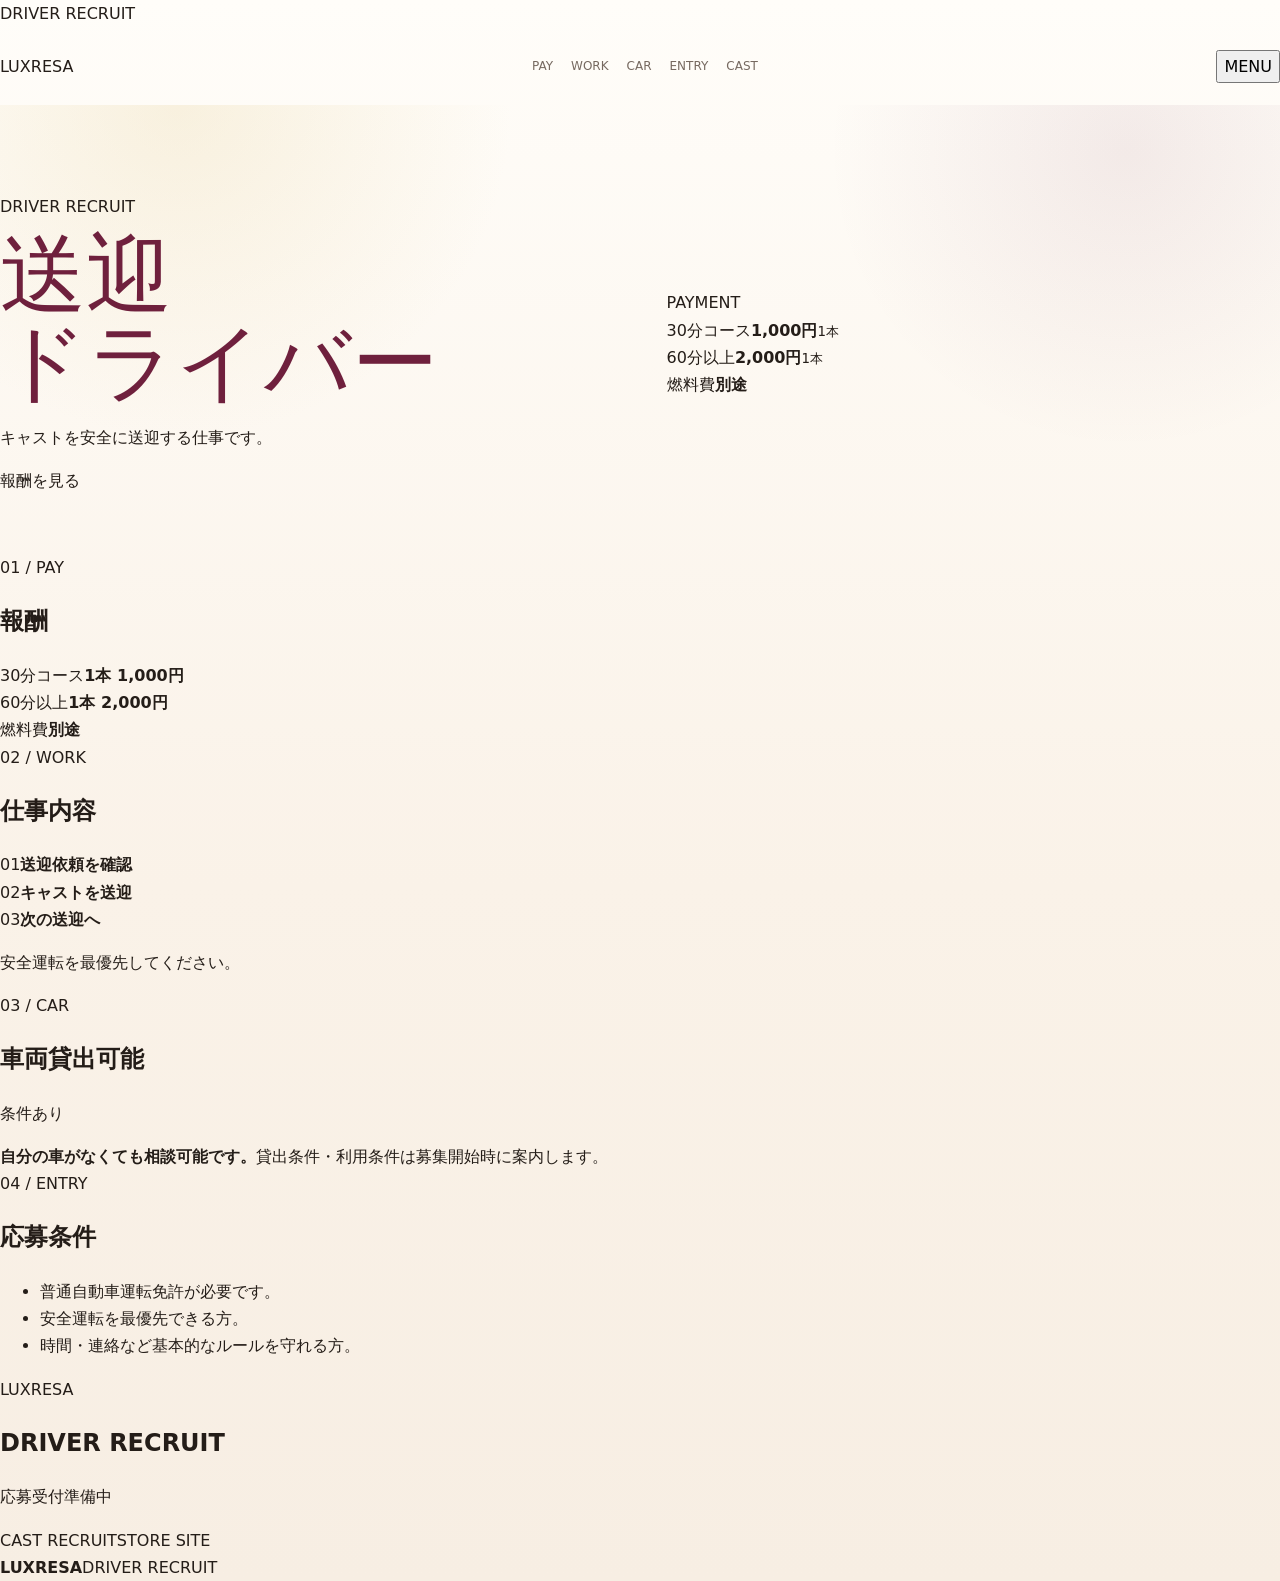
==== commit 6a297aca: "Refine driver recruit page with concise professional luxury layout" ====
--- a/driver.html
+++ b/driver.html
@@ -4,154 +4,78 @@
   <meta charset="utf-8">
   <meta name="viewport" content="width=device-width,initial-scale=1">
   <meta name="robots" content="noindex,nofollow,noarchive,nosnippet">
-  <meta name="theme-color" content="#fffaf4">
-  <meta name="description" content="LUXRESA 送迎ドライバー募集。1本1,000円〜2,000円、燃料費別、車両貸出可能。分かりやすく整理した募集ページです。">
+  <meta name="theme-color" content="#f7f4ee">
+  <meta name="description" content="LUXRESA 送迎ドライバー募集。30分コース1本1,000円、60分以上1本2,000円。燃料費別、車両貸出可能（条件あり）。">
   <title>LUXRESA｜送迎ドライバー募集</title>
   <link rel="stylesheet" href="driver.css">
 </head>
 <body>
-  <div class="topbar">DRIVER RECRUIT　｜　LUXRESA</div>
+  <div class="driverTop">DRIVER RECRUIT</div>
 
-  <header class="sitehead">
-    <div class="wrap nav">
-      <a class="brand" href="index.html">LUXRESA</a>
-      <nav class="navlinks" id="navlinks">
-        <a href="#summary">募集条件</a>
-        <a href="#pay">報酬</a>
-        <a href="#flow">仕事内容</a>
-        <a href="#car">車両</a>
-        <a href="recruit.html">キャスト募集</a>
-      </nav>
-      <button class="hamburger" id="hamburger" type="button" aria-label="メニューを開く">☰</button>
+  <header class="header">
+    <div class="shell nav">
+      <a class="logo" href="index.html">LUXRESA</a>
+      <nav class="navlinks" id="navlinks"><a href="#pay">PAY</a><a href="#work">WORK</a><a href="#car">CAR</a><a href="#condition">ENTRY</a><a href="recruit.html">CAST</a></nav>
+      <button class="menu" id="menu" type="button">MENU</button>
     </div>
   </header>
 
   <main>
     <section class="hero">
-      <div class="spark s1"></div>
-      <div class="spark s2"></div>
-      <div class="wrap heroGrid">
-        <div class="heroCopy reveal">
-          <div class="eyebrow">DRIVER RECRUIT</div>
-          <h1>送迎ドライバー募集</h1>
-          <p class="lead">仕事内容・報酬・条件が、<br>すぐ分かるページに整理しました。</p>
-          <div class="chipRow">
-            <span>30分 1本 1,000円</span>
-            <span>60分〜 1本 2,000円</span>
-            <span>燃料費別</span>
-            <span>車両貸出可能</span>
-          </div>
-          <a class="cta" href="#summary">募集条件を見る</a>
+      <div class="shell heroGrid">
+        <div class="heroCopy">
+          <span class="kicker">DRIVER RECRUIT</span>
+          <h1>送迎<br>ドライバー</h1>
+          <p>キャストを安全に送迎する仕事です。</p>
+          <a class="heroLink" href="#pay">報酬を見る</a>
         </div>
-        <div class="heroPanel reveal">
-          <div class="heroPanelHead">仕事と報酬</div>
-          <div class="heroLine"><span>仕事内容</span><b>キャストの送迎</b></div>
-          <div class="heroLine"><span>30分コース</span><b>1,000円 / 1本</b></div>
-          <div class="heroLine main"><span>60分以上</span><b>2,000円 / 1本</b></div>
-          <div class="heroLine"><span>燃料費</span><b>別途</b></div>
-          <div class="heroLine"><span>車両</span><b>貸出可（条件あり）</b></div>
+        <div class="payHero">
+          <div class="payHeroHead">PAYMENT</div>
+          <div class="payHeroRow"><span>30分コース</span><b>1,000円</b><small>1本</small></div>
+          <div class="payHeroRow main"><span>60分以上</span><b>2,000円</b><small>1本</small></div>
+          <div class="payHeroFoot"><span>燃料費</span><b>別途</b></div>
         </div>
       </div>
     </section>
 
-    <section class="section" id="summary">
-      <div class="wrap">
-        <div class="sectionHead reveal">
-          <div>
-            <div class="eyebrow">AT A GLANCE</div>
-            <h2>募集条件</h2>
-          </div>
-        </div>
-        <div class="summaryGrid">
-          <article class="summaryCard reveal"><small>WORK</small><b>キャスト送迎</b><p>指定場所への送迎を行います。</p></article>
-          <article class="summaryCard reveal"><small>PAY</small><b>1本 1,000〜2,000円</b><p>コース時間で報酬が決まります。</p></article>
-          <article class="summaryCard reveal"><small>FUEL</small><b>燃料費は別途</b><p>本数報酬とは別扱いです。</p></article>
-          <article class="summaryCard reveal"><small>CAR</small><b>車両貸出可能</b><p>貸出には条件があります。</p></article>
+    <section class="paySection" id="pay">
+      <div class="shell payLayout">
+        <div class="sectionTitle"><span>01 / PAY</span><h2>報酬</h2></div>
+        <div class="payList">
+          <div><span>30分コース</span><b>1本 1,000円</b></div>
+          <div><span>60分以上</span><b>1本 2,000円</b></div>
+          <div><span>燃料費</span><b>別途</b></div>
         </div>
       </div>
     </section>
 
-    <section class="section alt" id="pay">
-      <div class="wrap">
-        <div class="sectionHead reveal">
-          <div>
-            <div class="eyebrow">PAYMENT</div>
-            <h2>報酬</h2>
-          </div>
-        </div>
-        <div class="payGrid">
-          <article class="payCard reveal">
-            <small>30分コースを担当した場合</small>
-            <strong>1,000円</strong>
-            <span>1本につき</span>
-          </article>
-          <article class="payCard featured reveal">
-            <small>60分以上のコースを担当した場合</small>
-            <strong>2,000円</strong>
-            <span>1本につき</span>
-          </article>
-        </div>
-        <div class="fuelBanner reveal">＋ 燃料費は別途</div>
+    <section class="workSection" id="work">
+      <div class="shell">
+        <div class="sectionTitle"><span>02 / WORK</span><h2>仕事内容</h2></div>
+        <div class="workSteps"><div><span>01</span><b>送迎依頼を確認</b></div><div><span>02</span><b>キャストを送迎</b></div><div><span>03</span><b>次の送迎へ</b></div></div>
+        <p class="workNote">安全運転を最優先してください。</p>
       </div>
     </section>
 
-    <section class="section" id="flow">
-      <div class="wrap">
-        <div class="sectionHead reveal">
-          <div>
-            <div class="eyebrow">WORK FLOW</div>
-            <h2>仕事内容</h2>
-          </div>
-        </div>
-        <div class="flowGrid">
-          <article class="flowCard reveal"><span>01</span><h3>送迎依頼を確認</h3><p>時間と送迎先を確認します。</p></article>
-          <article class="flowCard reveal"><span>02</span><h3>安全に送迎</h3><p>キャストを指定場所へ安全運転で送迎します。</p></article>
-          <article class="flowCard reveal"><span>03</span><h3>次案件へ対応</h3><p>案件ごとに同じ流れで対応します。</p></article>
-        </div>
-        <div class="important reveal">最優先は、<b>安全運転</b>です。</div>
+    <section class="carSection" id="car">
+      <div class="shell carLayout">
+        <div><span>03 / CAR</span><h2>車両貸出可能</h2><p>条件あり</p></div>
+        <div class="carText"><b>自分の車がなくても相談可能です。</b><span>貸出条件・利用条件は募集開始時に案内します。</span></div>
       </div>
     </section>
 
-    <section class="section alt" id="car">
-      <div class="wrap carWrap reveal">
-        <div>
-          <div class="eyebrow">VEHICLE</div>
-          <h2>車がなくても、<br>相談可能。</h2>
-        </div>
-        <div class="carCard">
-          <b>車両貸し出し可能</b>
-          <span>条件あり</span>
-          <p>貸出条件・利用条件の詳細は募集開始時に案内します。</p>
-        </div>
+    <section class="conditionSection" id="condition">
+      <div class="shell conditionLayout">
+        <div class="sectionTitle"><span>04 / ENTRY</span><h2>応募条件</h2></div>
+        <ul><li>普通自動車運転免許が必要です。</li><li>安全運転を最優先できる方。</li><li>時間・連絡など基本的なルールを守れる方。</li></ul>
       </div>
     </section>
 
-    <section class="section">
-      <div class="wrap finalCard reveal">
-        <div class="eyebrow">REQUIREMENTS</div>
-        <h2>応募条件</h2>
-        <ul>
-          <li>普通自動車運転免許が必要です。</li>
-          <li>安全運転を最優先できる方。</li>
-          <li>時間・連絡など基本的なルールを守れる方。</li>
-        </ul>
-      </div>
-    </section>
+    <section class="endSection"><div class="shell"><span>LUXRESA</span><h2>DRIVER RECRUIT</h2><p>応募受付準備中</p><div class="endLinks"><a href="recruit.html">CAST RECRUIT</a><a href="index.html">STORE SITE</a></div></div></section>
   </main>
 
-  <footer class="sitefoot">
-    <div class="wrap footwrap">
-      <b>LUXRESA</b>
-      <span><a href="index.html">店舗サイト</a>　｜　<a href="recruit.html">キャスト募集</a></span>
-    </div>
-  </footer>
+  <footer class="footer"><div class="shell footerInner"><b>LUXRESA</b><span>DRIVER RECRUIT</span></div></footer>
 
-<script>
-const hamburger=document.getElementById('hamburger');
-const navlinks=document.getElementById('navlinks');
-hamburger.addEventListener('click',()=>navlinks.classList.toggle('open'));
-const observer=new IntersectionObserver((entries)=>{entries.forEach(entry=>{if(entry.isIntersecting){entry.target.classList.add('visible');}})},{threshold:.15});
-document.querySelectorAll('.reveal').forEach(el=>observer.observe(el));
-</script>
+<script>const menu=document.getElementById('menu');const navlinks=document.getElementById('navlinks');menu.addEventListener('click',()=>navlinks.classList.toggle('open'));</script>
 </body>
-</html>
+</html>
--- a/driver.css
+++ b/driver.css
@@ -1 +1,39 @@
-:root{--paper:#fffdf9;--ivory:#f7f1e8;--text:#261f1b;--muted:#776b63;--wine:#6e203e;--wine2:#8d3154;--gold:#b68a42;--gold2:#d7b66f;--line:rgba(92,66,45,.16);--shadow:0 18px 50px rgba(73,49,31,.09)}*{box-sizing:border-box}html{scroll-behavior:smooth}body{margin:0;background:linear-gradient(180deg,#fffdfa,#faf5ee 55%,#f5eee5);color:var(--text);font-family:"Yu Gothic",system-ui,-apple-system,sans-serif;line-height:1.7}a{color:inherit;text-decoration:none}.wrap{width:min(1160px,calc(100% - 34px));margin:auto}.eyebrow{font-size:10px;letter-spacing:.22em;color:var(--gold);font-weight:900}.topbar{text-align:center;padding:8px 10px;background:var(--wine);color:#fff;font-size:11px;letter-spacing:.12em}.top{position:sticky;top:0;z-index:20;background:rgba(255,253,249,.94);backdrop-filter:blur(16px);border-bottom:1px solid var(--line)}.nav{min-height:76px;display:flex;align-items:center;justify-content:space-between;gap:18px}.brand{font:600 21px Georgia,serif;letter-spacing:.25em}.nav nav{display:flex;gap:22px;font-size:12px;color:var(--muted)}.nav nav a:hover{color:var(--wine)}.back{padding:9px 13px;border:1px solid var(--line);border-radius:999px;font-size:10px;color:var(--wine);background:#fff}.hero{padding:76px 0 56px;background:radial-gradient(circle at 12% 0,rgba(215,182,111,.20),transparent 30%),radial-gradient(circle at 90% 15%,rgba(110,32,62,.07),transparent 28%)}.heroGrid{display:grid;grid-template-columns:1.05fr .95fr;gap:44px;align-items:center}.heroCopy h1{font:500 clamp(54px,8vw,94px)/1.02 Georgia,"Yu Mincho",serif;color:var(--wine);margin:12px 0 16px}.catch{font-size:20px;font-weight:800;margin:0 0 24px}.heroPay{display:grid;grid-template-columns:1fr 1fr;gap:12px;margin:20px 0}.heroPay>div{padding:20px;border-radius:24px;border:1px solid var(--line);background:#fff;box-shadow:var(--shadow)}.heroPay>div.main{border-color:rgba(110,32,62,.22);background:linear-gradient(145deg,#fff,#fbf1f4)}.heroPay small{display:block;color:var(--muted);font-size:12px}.heroPay strong{display:block;font:500 clamp(30px,4vw,46px)/1.1 Georgia,serif;color:var(--wine);margin-top:6px}.chips{display:flex;gap:8px;flex-wrap:wrap}.chips span{padding:9px 13px;border:1px solid var(--line);border-radius:999px;background:#fff;font-size:12px}.cta{display:inline-flex;margin-top:24px;min-height:50px;align-items:center;justify-content:center;padding:0 22px;border-radius:999px;background:linear-gradient(135deg,var(--wine),var(--wine2));color:#fff;font-weight:900;box-shadow:0 14px 34px rgba(110,32,62,.18)}.heroPanel{padding:28px;border-radius:34px;border:1px solid rgba(182,138,66,.34);background:linear-gradient(145deg,#fff,#fff9f0);box-shadow:0 28px 72px rgba(73,49,31,.13)}.panelLabel{display:inline-flex;padding:7px 11px;border:1px solid rgba(182,138,66,.35);border-radius:999px;font-size:10px;color:var(--wine);font-weight:900}.simpleRow{display:grid;grid-template-columns:150px 1fr;gap:16px;padding:17px 0;border-bottom:1px solid var(--line);align-items:center}.simpleRow:last-child{border-bottom:0}.simpleRow span{color:var(--muted);font-size:13px}.simpleRow b{font-size:20px}.simpleRow.featured b{color:var(--wine);font-size:24px}section{padding:74px 0}.sectionHead h2{font:500 clamp(38px,5vw,60px)/1.08 Georgia,"Yu Mincho",serif;margin:8px 0 26px}.summarySection{background:#fff}.summaryGrid{display:grid;grid-template-columns:repeat(4,1fr);gap:12px}.summaryGrid article{padding:22px;border:1px solid var(--line);border-radius:24px;background:#fff;box-shadow:var(--shadow)}.summaryGrid small{display:block;color:var(--gold);font-size:10px;letter-spacing:.15em}.summaryGrid b{display:block;font-size:20px;margin-top:8px}.summaryGrid p{margin:6px 0 0;color:var(--muted);font-size:13px}.paySection{background:linear-gradient(180deg,#faf5ee,#f6efe6)}.payCards{display:grid;grid-template-columns:1fr 1fr;gap:14px}.payCards article{padding:30px;border-radius:28px;border:1px solid var(--line);background:#fff;box-shadow:var(--shadow)}.payCards article.featured{background:linear-gradient(145deg,#fff,#fbf1f4);border-color:rgba(110,32,62,.20)}.payCards small,.payCards span{display:block;color:var(--muted)}.payCards strong{display:block;font:500 clamp(52px,7vw,82px)/1 Georgia,serif;margin:10px 0;color:var(--wine)}.fuelCard{margin-top:14px;padding:20px 22px;border-radius:22px;border:1px solid rgba(182,138,66,.30);background:#fff8eb;display:grid;grid-template-columns:40px 1fr auto;gap:16px;align-items:center}.fuelCard span{display:grid;place-items:center;width:36px;height:36px;border-radius:50%;background:var(--wine);color:#fff;font-weight:900}.fuelCard b{font-size:18px}.fuelCard small{color:var(--muted)}.workSection{background:#fff}.workGrid{display:grid;grid-template-columns:repeat(3,1fr);gap:14px}.workGrid article{padding:26px;border-radius:26px;border:1px solid var(--line);background:#fff;box-shadow:var(--shadow)}.workGrid span{font:500 36px Georgia,serif;color:var(--gold)}.workGrid h3{font-size:20px;margin:10px 0 6px}.workGrid p{margin:0;color:var(--muted);font-size:13px}.important{margin-top:14px;padding:18px 20px;border-radius:20px;background:#f8efe8;border:1px solid rgba(110,32,62,.14);text-align:center}.important b{color:var(--wine)}.carSection{background:linear-gradient(180deg,#faf5ee,#fff)}.carCard{display:grid;grid-template-columns:.9fr 1.1fr;gap:28px;padding:38px;border-radius:38px;background:linear-gradient(135deg,#752846,#5a1c35);color:#fff;box-shadow:0 28px 70px rgba(110,32,62,.18)}.carCard .eyebrow{color:#ead6a5}.carCard h2{font:500 clamp(38px,5vw,60px)/1.1 Georgia,"Yu Mincho",serif;margin:10px 0}.carInfo{padding:24px;border:1px solid rgba(255,255,255,.18);border-radius:24px;background:rgba(255,255,255,.08)}.carInfo b{display:block;font-size:28px}.carInfo span{display:inline-flex;margin-top:8px;padding:5px 9px;border-radius:999px;background:rgba(255,255,255,.12);font-size:11px}.carInfo p{margin:14px 0 0;color:rgba(255,255,255,.8)}.requirements{background:#fff}.reqGrid{display:grid;grid-template-columns:.8fr 1.2fr;gap:34px}.reqGrid h2{font:500 clamp(38px,5vw,58px)/1.1 Georgia,"Yu Mincho",serif;margin:10px 0}.reqList{display:grid;gap:10px}.reqList div{display:flex;justify-content:space-between;gap:16px;padding:18px 20px;border:1px solid var(--line);border-radius:20px;background:#fff;box-shadow:0 14px 30px rgba(73,49,31,.05);font-weight:800}.reqList span{color:var(--wine)}.entrySection{background:linear-gradient(180deg,#faf5ee,#fff)}.entryCard{text-align:center;padding:64px 24px;border-radius:38px;border:1px solid rgba(182,138,66,.34);background:linear-gradient(145deg,#fff,#faf3e8);box-shadow:0 28px 72px rgba(73,49,31,.12)}.entryCard h2{font:500 clamp(48px,7vw,86px)/1 Georgia,"Yu Mincho",serif;color:var(--wine);margin:14px 0}.entryCard p{color:var(--muted)}.entryCard span{display:inline-flex;margin-top:12px;padding:11px 16px;border:1px solid var(--line);border-radius:999px;color:var(--muted)}footer{padding:32px 0 60px;border-top:1px solid var(--line);background:#fff;color:var(--muted);font-size:12px}footer .wrap{display:flex;justify-content:space-between;gap:16px}footer b{color:#241d18;letter-spacing:.16em}@media(max-width:980px){.heroGrid,.carCard,.reqGrid{grid-template-columns:1fr}.summaryGrid{grid-template-columns:repeat(2,1fr)}}@media(max-width:760px){.nav nav{display:none}.hero{padding-top:52px}.heroPay,.payCards,.workGrid,.summaryGrid{grid-template-columns:1fr}.simpleRow{grid-template-columns:1fr;gap:4px}.fuelCard{grid-template-columns:40px 1fr}.fuelCard small{grid-column:1/-1}.footer .wrap,footer .wrap{display:block}}+:root{
+  --paper:#fffaf4;
+  --ivory:#f8efe4;
+  --text:#241d18;
+  --muted:#766960;
+  --wine:#6f203d;
+  --wine2:#8f4363;
+  --gold:#b88a44;
+  --gold2:#ead7a6;
+  --line:rgba(103,74,45,.14);
+  --shadow:0 22px 56px rgba(89,57,35,.12);
+}
+*{box-sizing:border-box}
+html{scroll-behavior:smooth}
+body{margin:0;background:linear-gradient(180deg,#fffdf9,#faf2e8 56%,#f7eee3);color:var(--text);font-family:"Yu Gothic",system-ui,-apple-system,sans-serif;line-height:1.7}
+a{color:inherit;text-decoration:none}
+button{font:inherit}
+.wrap{width:min(1140px,calc(100% - 32px));margin:auto}
+.eyebrow{font-size:11px;letter-spacing:.24em;color:var(--gold);text-transform:uppercase}
+.topbar{text-align:center;padding:8px 12px;background:linear-gradient(90deg,var(--wine),var(--wine2));color:#fff;font-size:11px;letter-spacing:.18em}
+.sitehead{position:sticky;top:0;z-index:30;background:rgba(255,250,244,.90);backdrop-filter:blur(16px);border-bottom:1px solid var(--line)}
+.nav{min-height:78px;display:flex;align-items:center;justify-content:space-between;gap:18px}
+.brand{font:600 22px Georgia,serif;letter-spacing:.28em}
+.navlinks{display:flex;gap:18px;color:var(--muted);font-size:12px}.navlinks a:hover{color:var(--wine)}
+.hamburger{display:none;width:44px;height:44px;border-radius:999px;border:1px solid var(--line);background:#fff}
+.hero{position:relative;padding:88px 0 60px;overflow:hidden;background:radial-gradient(circle at 14% 0,rgba(234,215,166,.30),transparent 28%),radial-gradient(circle at 88% 10%,rgba(111,32,61,.08),transparent 25%)}
+.spark{position:absolute;border-radius:50%;filter:blur(70px);opacity:.42;pointer-events:none}.s1{width:240px;height:240px;background:rgba(184,138,68,.18);left:-60px;top:20px}.s2{width:240px;height:240px;background:rgba(111,32,61,.14);right:-60px;top:10px}
+.heroGrid{display:grid;grid-template-columns:1.02fr .98fr;gap:28px;align-items:center}.heroCopy h1{font:500 clamp(46px,7vw,86px)/1.02 Georgia,"Yu Mincho",serif;color:var(--wine);margin:12px 0}.lead{font-size:20px;color:var(--muted);margin:0 0 16px}.chipRow{display:flex;gap:8px;flex-wrap:wrap}.chipRow span{padding:10px 13px;border-radius:999px;border:1px solid var(--line);background:#fff;box-shadow:0 10px 24px rgba(89,57,35,.06);font-size:12px}.cta{display:inline-flex;margin-top:24px;align-items:center;justify-content:center;min-height:50px;padding:0 18px;border-radius:999px;background:linear-gradient(135deg,var(--wine),var(--wine2));color:#fff;font-weight:800;box-shadow:0 16px 34px rgba(111,32,61,.16)}
+.heroPanel{padding:30px;border-radius:32px;border:1px solid rgba(184,138,68,.28);background:linear-gradient(145deg,#fff,#fff6eb);box-shadow:0 30px 80px rgba(89,57,35,.14)}.heroPanelHead{display:inline-flex;padding:8px 12px;border-radius:999px;border:1px solid rgba(184,138,68,.28);font-size:10px;letter-spacing:.16em;color:var(--wine)}.heroLine{display:flex;justify-content:space-between;gap:14px;padding:16px 0;border-top:1px solid var(--line)}.heroLine:first-of-type{margin-top:16px}.heroLine span{color:var(--muted)}.heroLine b{font-size:16px}.heroLine.main b{color:var(--wine)}
+.section{padding:78px 0;scroll-margin-top:92px}.section.alt{background:linear-gradient(180deg,#faf2e8,#fff)}.sectionHead{margin-bottom:24px}.sectionHead h2{font:500 clamp(38px,6vw,62px)/1.06 Georgia,"Yu Mincho",serif;margin:8px 0 0}
+.summaryGrid{display:grid;grid-template-columns:repeat(4,1fr);gap:12px}.summaryCard,.flowCard,.payCard{padding:22px;border:1px solid var(--line);border-radius:26px;background:#fff;box-shadow:var(--shadow)}.summaryCard small{display:block;color:var(--gold);letter-spacing:.14em}.summaryCard b{display:block;font:600 24px Georgia,serif;margin:10px 0 6px}.summaryCard p{margin:0;color:var(--muted);font-size:14px}
+.payGrid{display:grid;grid-template-columns:1fr 1fr;gap:12px}.payCard small,.payCard span{display:block;color:var(--muted)}.payCard strong{display:block;font:500 clamp(46px,7vw,74px)/1 Georgia,serif;color:var(--wine);margin:12px 0}.payCard.featured{background:linear-gradient(145deg,#fff,#fbf1f4)}.fuelBanner{margin-top:14px;padding:18px 20px;border-radius:20px;background:#fff4dc;border:1px solid rgba(184,138,68,.28);font-weight:800;color:var(--gold)}
+.flowGrid{display:grid;grid-template-columns:repeat(3,1fr);gap:12px}.flowCard span{display:block;font:500 34px Georgia,serif;color:var(--gold)}.flowCard h3{margin:8px 0 6px;font-size:20px}.flowCard p{margin:0;color:var(--muted)}.important{margin-top:14px;padding:18px 20px;border-radius:22px;background:linear-gradient(145deg,#fff,#fdf2f5);border:1px solid rgba(111,32,61,.14)}
+.carWrap{display:grid;grid-template-columns:.88fr 1.12fr;gap:20px;align-items:center}.carWrap h2{font:500 clamp(38px,6vw,62px)/1.06 Georgia,"Yu Mincho",serif;margin:10px 0}.carCard{padding:28px;border-radius:28px;background:linear-gradient(135deg,var(--wine),#5c1c34);color:#fff;box-shadow:0 28px 72px rgba(111,32,61,.18)}.carCard b{display:block;font-size:30px}.carCard span{display:inline-flex;margin-top:8px;padding:6px 10px;border-radius:999px;background:rgba(255,255,255,.14);font-size:11px}.carCard p{margin:14px 0 0;color:rgba(255,255,255,.82)}
+.finalCard{padding:30px;border-radius:34px;border:1px solid rgba(184,138,68,.28);background:linear-gradient(145deg,#fff,#faf2e8);box-shadow:var(--shadow)}.finalCard h2{font:500 clamp(38px,6vw,58px)/1.06 Georgia,"Yu Mincho",serif;margin:10px 0 16px}.finalCard ul{margin:0;padding-left:18px}.finalCard li+li{margin-top:10px}
+.sitefoot{padding:30px 0 60px;border-top:1px solid var(--line);background:#fff;color:var(--muted);font-size:12px}.footwrap{display:flex;justify-content:space-between;gap:16px}.footwrap b{color:var(--text);letter-spacing:.16em}
+.reveal{opacity:0;transform:translateY(18px);transition:.7s ease}.reveal.visible{opacity:1;transform:none}
+@media(max-width:980px){.heroGrid,.carWrap,.summaryGrid,.flowGrid{grid-template-columns:1fr 1fr}.navlinks{display:none;position:absolute;top:78px;left:16px;right:16px;flex-direction:column;padding:16px;border:1px solid var(--line);border-radius:20px;background:#fff}.navlinks.open{display:flex}.hamburger{display:block}}
+@media(max-width:640px){.wrap{width:min(100% - 22px,1140px)}.hero{padding-top:58px}.heroCopy h1{font-size:42px}.summaryGrid,.payGrid,.flowGrid,.carWrap{grid-template-columns:1fr}.footwrap{display:block}}
